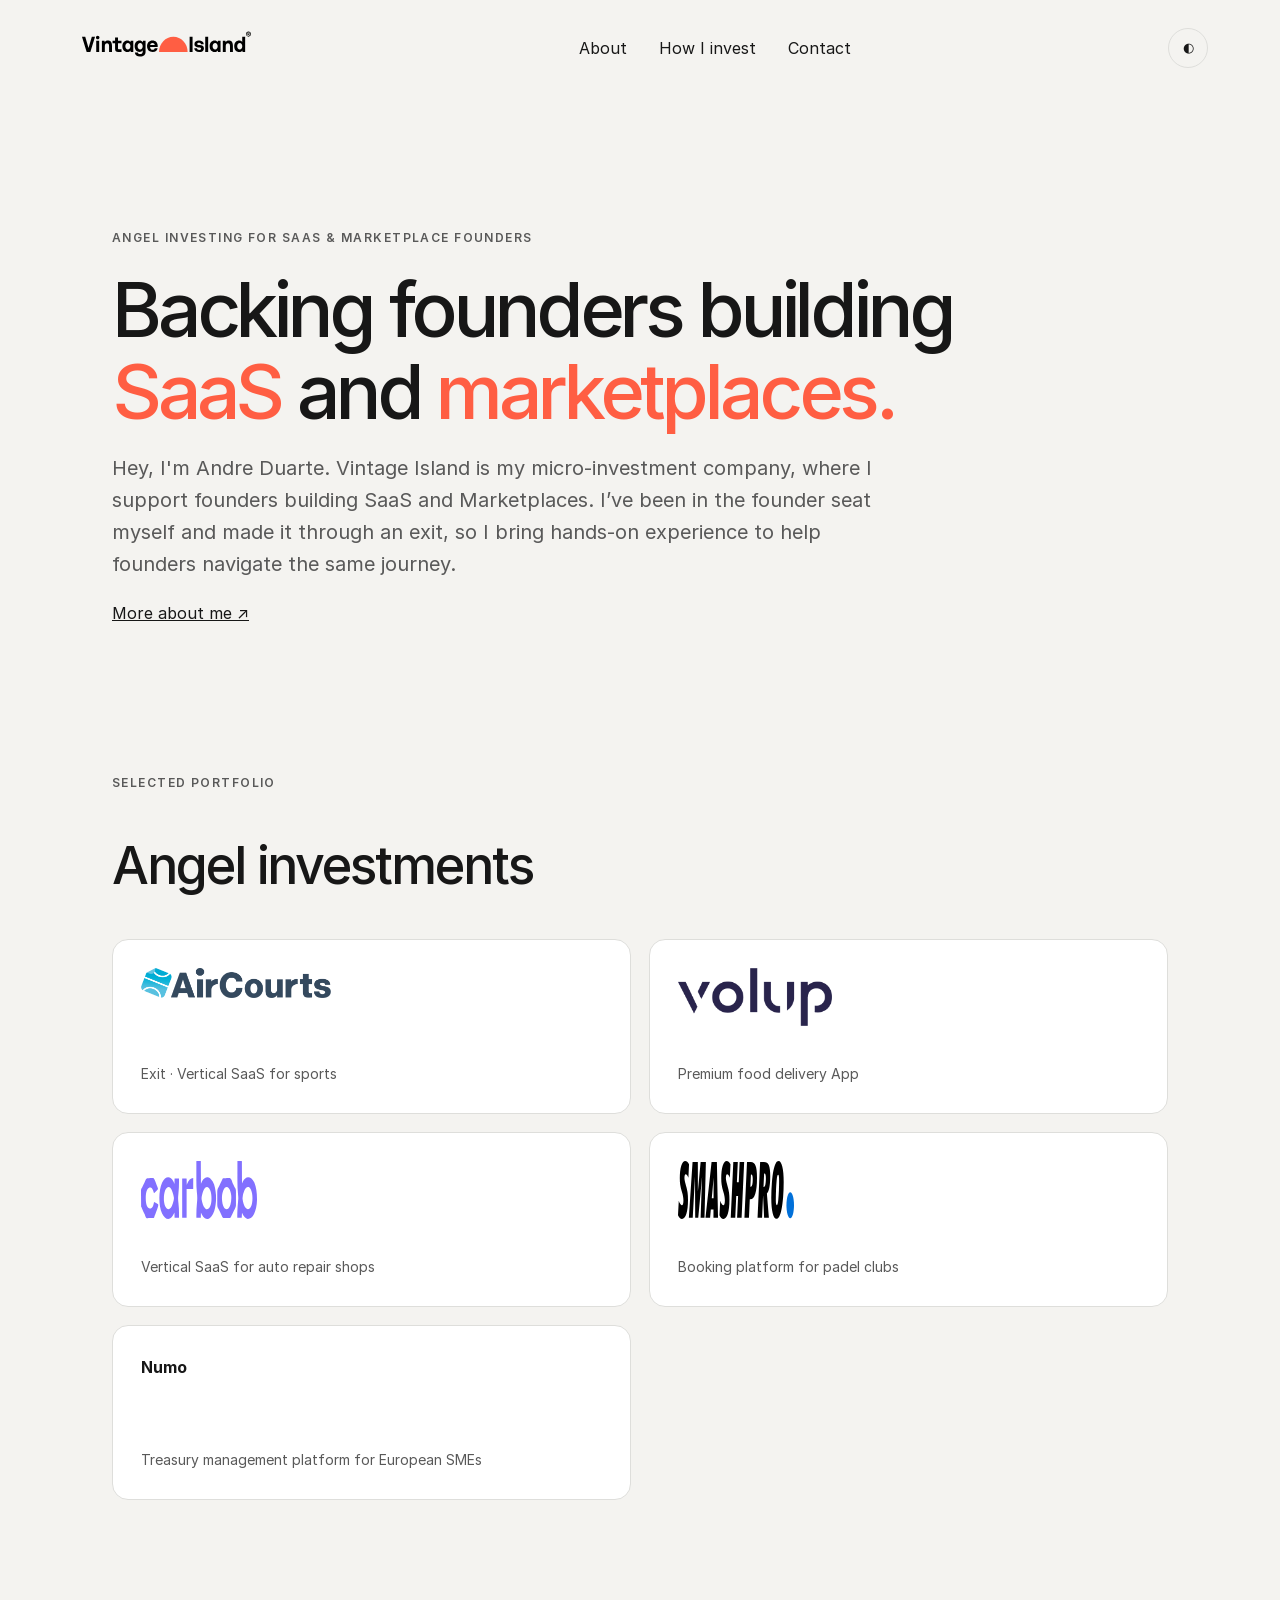
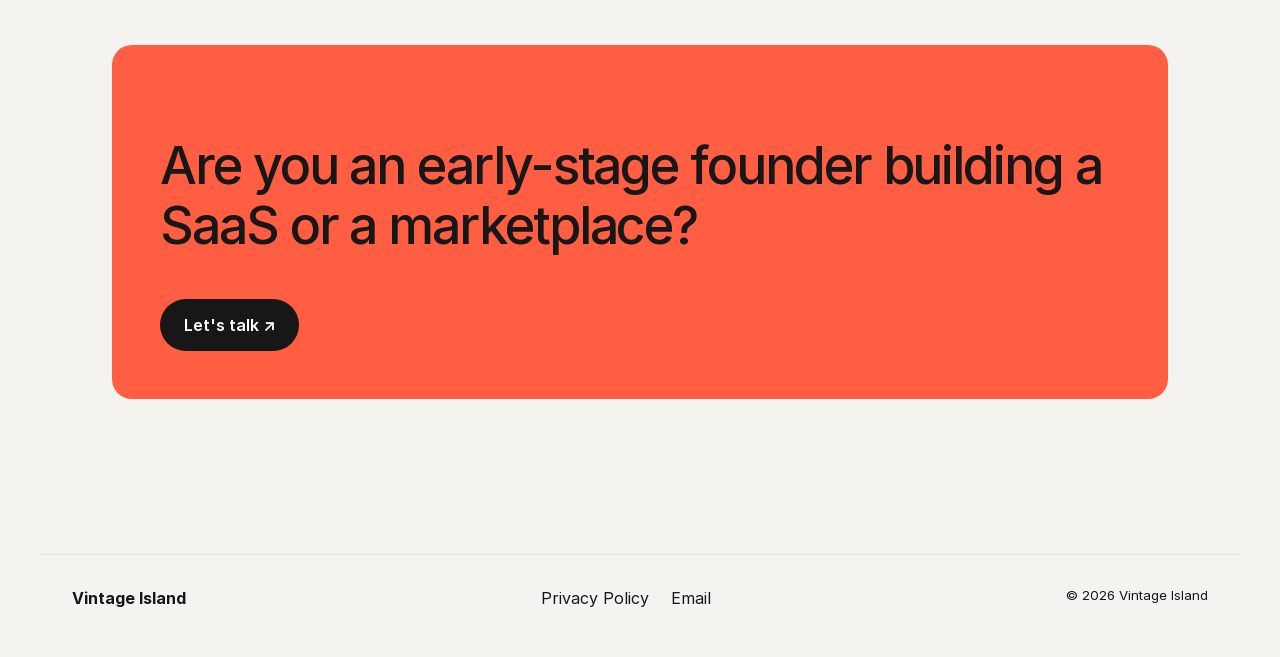
==== index.html @ cdbdab21 "Movi a pasta toda para a raiz" ====
<!doctype html><html lang="en"><head><meta charset="utf-8"><meta name="viewport" content="width=device-width,initial-scale=1"><title>Angel investing for SaaS & marketplace founders — Vintage Island</title><meta name="description" content="Vintage Island — angel investing for SaaS and marketplace founders."><link rel="canonical" href="https://www.vintageisland.capital/"><link rel="icon" href="/favicon.svg"><link rel="stylesheet" href="/styles.css"><script defer src="/app.js"></script></head><body><header class="site-header"><a class="brand" href="/"><img src="/logos/vintage-island.svg" alt="Vintage Island"></a><nav><a href="/about-2/">About</a><a href="/projects/">How I invest</a><a href="/contact/">Contact</a></nav><button class="theme-toggle" aria-label="Toggle theme">◐</button><button class="menu-toggle" aria-label="Menu">☰</button></header><main class="container"><section class="hero"><p class="eyebrow">Angel investing for SaaS &amp; marketplace founders</p><h1>Backing founders building <em>SaaS</em> and <em>marketplaces.</em></h1><p class="lead">Hey, I'm Andre Duarte. Vintage Island is my micro-investment company, where I support founders building SaaS and Marketplaces. I’ve been in the founder seat myself and made it through an exit, so I bring hands-on experience to help founders navigate the same journey.</p><a href="/about-2/">More about me ↗</a></section><section class="section"><p class="eyebrow">Selected portfolio</p><h2>Angel investments</h2><div class="portfolio-grid"><a class="portfolio-card" href="/aircourts/"><img src="/cms/projects/aircourts/logo.png" alt="AirCourts"><span>Exit · Vertical SaaS for sports</span></a><a class="portfolio-card" href="/volup/"><img src="/cms/projects/volup/logo.png" alt="Volup"><span>Premium food delivery App</span></a><a class="portfolio-card" href="/carbob/"><img src="/logos/carbob.svg" alt="Carbob"><span>Vertical SaaS for auto repair shops</span></a><a class="portfolio-card" href="/smashpro/"><img src="/logos/smashpro.svg" alt="Smashpro"><span>Booking platform for padel clubs</span></a><a class="portfolio-card" href="/numo/"><strong>Numo</strong><span>Treasury management platform for European SMEs</span></a></div></section><section class="cta"><h2>Are you an early-stage founder building a SaaS or a marketplace?</h2><a class="button" href="/contact/">Let's talk ↗</a></section></main><footer class="site-footer"><strong>Vintage Island</strong><div class="footer-links"><a href="/privacy-policy/">Privacy Policy</a><a href="mailto:oandreduarte@gmail.com">Email</a></div><small>© <span data-year></span> Vintage Island</small></footer></body></html>
---- styles.css ----
@font-face{font-family:Inter;src:url('/fonts/inter-400.woff2')}@font-face{font-family:Inter;src:url('/fonts/inter-500.woff2');font-weight:500}@font-face{font-family:Inter;src:url('/fonts/inter-600.woff2');font-weight:600}@font-face{font-family:Inter;src:url('/fonts/inter-700.woff2');font-weight:700}
:root{--bg:#f4f3f0;--surface:#fff;--text:#171717;--muted:#595959;--accent:#ff5e43;--line:#dededb}*{box-sizing:border-box}body{margin:0;background:var(--bg);color:var(--text);font:16px/1.65 Inter,Arial,sans-serif}body.dark{--bg:#141414;--surface:#202020;--text:#f5f5f5;--muted:#b5b5b5;--line:#3a3a3a}a{color:inherit}.site-header{max-width:1200px;margin:auto;padding:26px 32px;display:flex;align-items:center;justify-content:space-between;gap:24px}.brand img{width:190px;max-height:48px;object-fit:contain;object-position:left}.site-header nav{display:flex;gap:32px}.site-header nav a,.footer-links a{text-decoration:none}.theme-toggle,.menu-toggle{background:none;border:1px solid var(--line);border-radius:50%;width:40px;height:40px;color:var(--text);cursor:pointer}.menu-toggle{display:none}.container{max-width:1120px;margin:auto;padding:45px 32px 90px}.hero,.page-intro{max-width:850px;padding:75px 0 85px}.eyebrow{font-size:12px;text-transform:uppercase;letter-spacing:.12em;color:var(--muted);font-weight:600}.hero h1,.page-intro h1{font-size:clamp(44px,7vw,76px);line-height:1.08;letter-spacing:-.055em;font-weight:500;margin:20px 0}.hero em{font-style:normal;color:var(--accent)}.lead{font-size:20px;line-height:1.6;color:var(--muted);max-width:760px}.section{padding:50px 0 80px}.section h2,.cta h2,.split h2{font-size:clamp(34px,5vw,52px);line-height:1.15;letter-spacing:-.04em;font-weight:500}.portfolio-grid{display:grid;grid-template-columns:repeat(2,1fr);gap:18px}.portfolio-card{min-height:175px;padding:28px;background:var(--surface);border:1px solid var(--line);border-radius:16px;text-decoration:none;display:flex;flex-direction:column;justify-content:space-between}.portfolio-card img{max-width:190px;max-height:58px;object-fit:contain;object-position:left}.portfolio-card span{font-size:14px;color:var(--muted)}.cta{margin:65px 0;padding:48px;background:var(--accent);border-radius:20px;color:#171717}.button{display:inline-block;background:#171717;color:white;padding:13px 24px;border-radius:30px;text-decoration:none;font-weight:600;border:0}.split{display:grid;grid-template-columns:1fr 1fr;gap:55px;align-items:center}.split img,.project-image{width:100%;border-radius:16px}.project-hero{padding:35px 0}.company-logo{max-width:260px;max-height:100px;object-fit:contain;object-position:left}.project-facts{display:grid;grid-template-columns:1fr 1fr;gap:20px 50px}.project-facts article{border-top:1px solid var(--line);padding:20px 0}.contact-form{max-width:650px;display:grid;gap:20px}.contact-form label{display:grid;gap:8px}.contact-form input:not([type=checkbox]),.contact-form textarea{padding:14px;border:1px solid var(--line);border-radius:9px;background:var(--surface);color:var(--text);font:inherit}.consent{display:flex!important;align-items:center;font-size:14px}.site-footer{max-width:1200px;margin:auto;border-top:1px solid var(--line);padding:30px 32px 45px;display:flex;justify-content:space-between;gap:20px;flex-wrap:wrap}.footer-links{display:flex;gap:22px}.muted{color:var(--muted)}@media(max-width:760px){.site-header{padding:20px}.brand img{width:160px}.site-header nav{display:none;position:absolute;top:75px;left:20px;right:20px;background:var(--surface);padding:20px;border:1px solid var(--line);border-radius:12px;z-index:5;flex-direction:column}.site-header nav.open{display:flex}.menu-toggle{display:block}.container{padding:25px 20px 65px}.hero,.page-intro{padding:55px 0}.lead{font-size:18px}.portfolio-grid,.split,.project-facts{grid-template-columns:1fr}.cta{padding:30px 24px}.site-footer{padding:25px 20px}}
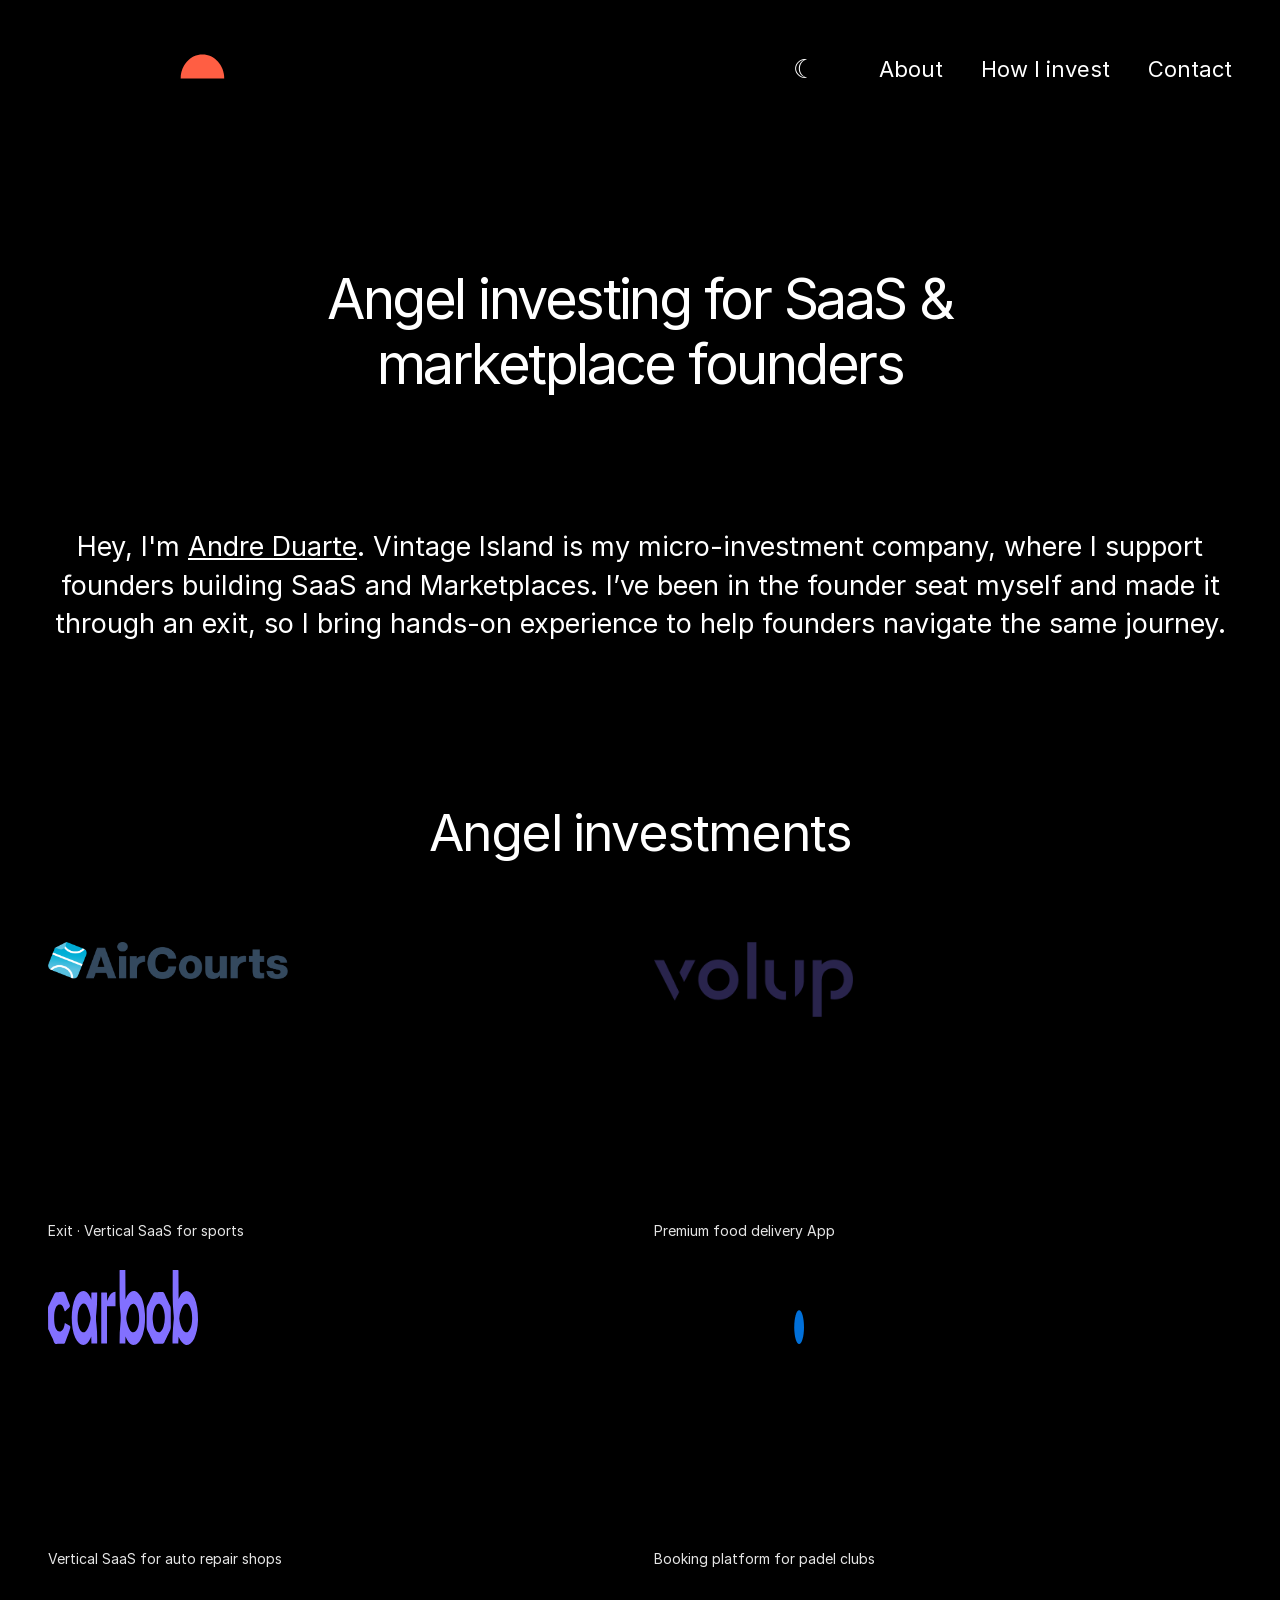
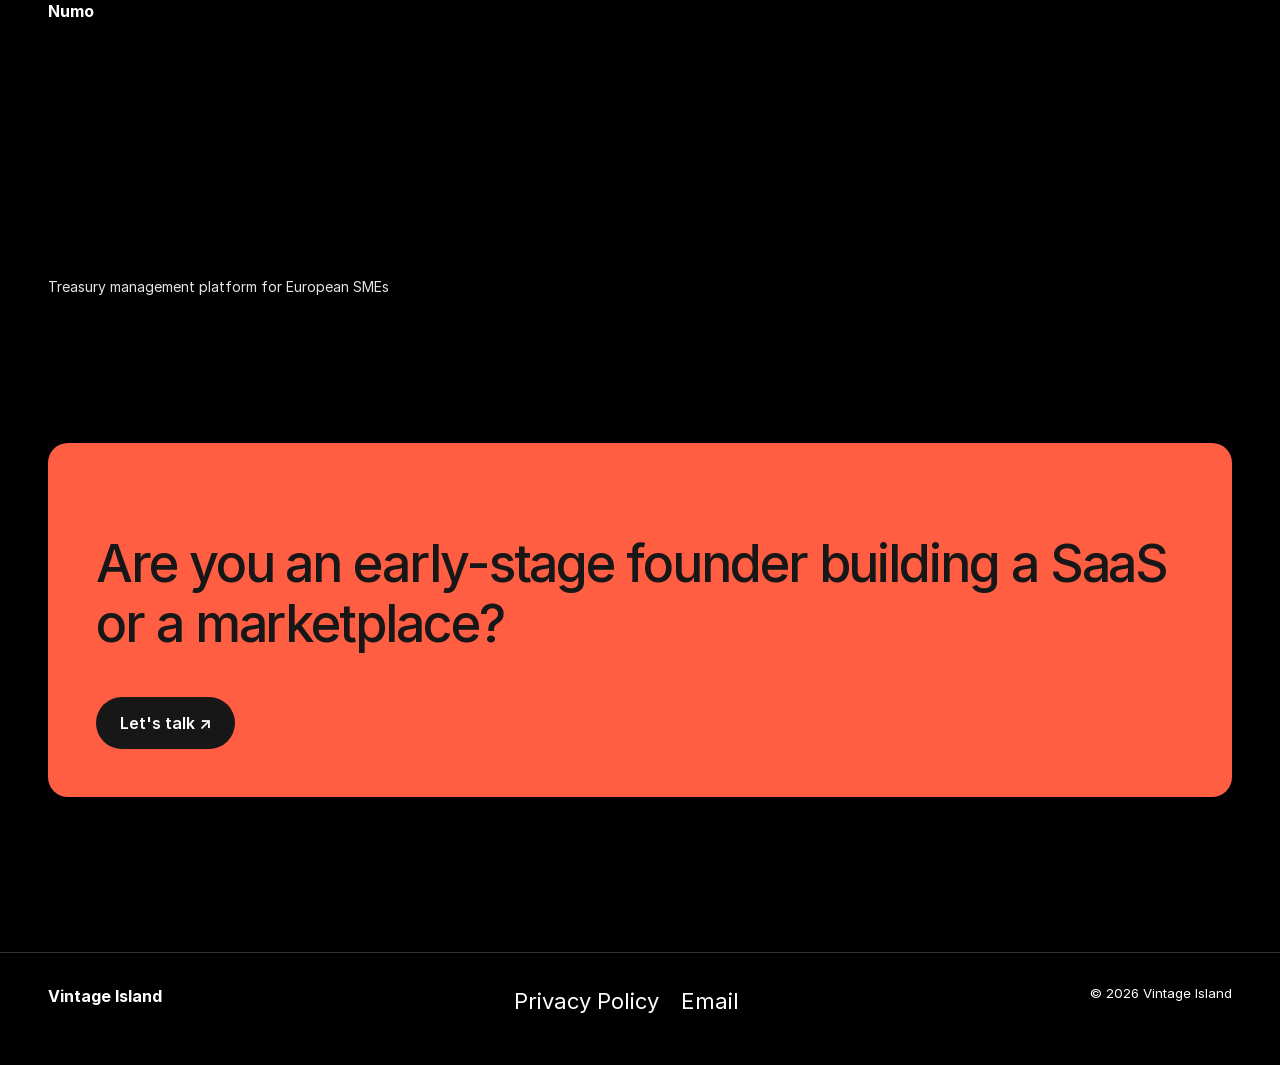
==== commit 05dbc981: "Match homepage content and structure to original Framer site" ====
--- a/index.html
+++ b/index.html
@@ -1 +1 @@
-<!doctype html><html lang="en"><head><meta charset="utf-8"><meta name="viewport" content="width=device-width,initial-scale=1"><title>Angel investing for SaaS & marketplace founders — Vintage Island</title><meta name="description" content="Vintage Island — angel investing for SaaS and marketplace founders."><link rel="canonical" href="https://www.vintageisland.capital/"><link rel="icon" href="/favicon.svg"><link rel="stylesheet" href="/styles.css"><script defer src="/app.js"></script></head><body><header class="site-header"><a class="brand" href="/"><img src="/logos/vintage-island.svg" alt="Vintage Island"></a><nav><a href="/about-2/">About</a><a href="/projects/">How I invest</a><a href="/contact/">Contact</a></nav><button class="theme-toggle" aria-label="Toggle theme">◐</button><button class="menu-toggle" aria-label="Menu">☰</button></header><main class="container"><section class="hero"><p class="eyebrow">Angel investing for SaaS &amp; marketplace founders</p><h1>Backing founders building <em>SaaS</em> and <em>marketplaces.</em></h1><p class="lead">Hey, I'm Andre Duarte. Vintage Island is my micro-investment company, where I support founders building SaaS and Marketplaces. I’ve been in the founder seat myself and made it through an exit, so I bring hands-on experience to help founders navigate the same journey.</p><a href="/about-2/">More about me ↗</a></section><section class="section"><p class="eyebrow">Selected portfolio</p><h2>Angel investments</h2><div class="portfolio-grid"><a class="portfolio-card" href="/aircourts/"><img src="/cms/projects/aircourts/logo.png" alt="AirCourts"><span>Exit · Vertical SaaS for sports</span></a><a class="portfolio-card" href="/volup/"><img src="/cms/projects/volup/logo.png" alt="Volup"><span>Premium food delivery App</span></a><a class="portfolio-card" href="/carbob/"><img src="/logos/carbob.svg" alt="Carbob"><span>Vertical SaaS for auto repair shops</span></a><a class="portfolio-card" href="/smashpro/"><img src="/logos/smashpro.svg" alt="Smashpro"><span>Booking platform for padel clubs</span></a><a class="portfolio-card" href="/numo/"><strong>Numo</strong><span>Treasury management platform for European SMEs</span></a></div></section><section class="cta"><h2>Are you an early-stage founder building a SaaS or a marketplace?</h2><a class="button" href="/contact/">Let's talk ↗</a></section></main><footer class="site-footer"><strong>Vintage Island</strong><div class="footer-links"><a href="/privacy-policy/">Privacy Policy</a><a href="mailto:oandreduarte@gmail.com">Email</a></div><small>© <span data-year></span> Vintage Island</small></footer></body></html>+<!doctype html><html lang="en"><head><meta charset="utf-8"><meta name="viewport" content="width=device-width,initial-scale=1"><title>Vintage Island — Angel investing for SaaS & marketplace founders</title><meta name="description" content="Vintage Island — angel investing for SaaS and marketplace founders."><link rel="canonical" href="https://www.vintageisland.capital/"><link rel="icon" href="/favicon.svg"><link rel="stylesheet" href="/styles.css"><script defer src="/app.js"></script></head><body class="home"><header class="site-header"><a class="brand" href="/"><img src="/logos/vintage-island.svg" alt="Vintage Island"></a><nav><a href="/about-2/">About</a><a href="/projects/">How I invest</a><a href="/contact/">Contact</a></nav><button class="theme-toggle" aria-label="Toggle theme">☾</button><button class="menu-toggle" aria-label="Menu">☰</button></header><main class="container"><section class="hero"><p class="eyebrow">Angel investing for SaaS &amp; marketplace founders</p><h1>Angel investing for SaaS &amp;<br> marketplace founders</h1><p class="lead">Hey, I'm <a href="/about-2/">Andre Duarte</a>. Vintage Island is my micro-investment company, where I support founders building SaaS and Marketplaces. I’ve been in the founder seat myself and made it through an exit, so I bring hands-on experience to help founders navigate the same journey.</p><a href="/about-2/">More about me ↗</a></section><section class="section"><p class="eyebrow">Selected portfolio</p><h2>Angel investments</h2><div class="portfolio-grid"><a class="portfolio-card" href="/aircourts/"><img src="/cms/projects/aircourts/logo.png" alt="AirCourts"><span>Exit · Vertical SaaS for sports</span></a><a class="portfolio-card" href="/volup/"><img src="/cms/projects/volup/logo.png" alt="Volup"><span>Premium food delivery App</span></a><a class="portfolio-card" href="/carbob/"><img src="/logos/carbob.svg" alt="Carbob"><span>Vertical SaaS for auto repair shops</span></a><a class="portfolio-card" href="/smashpro/"><img src="/logos/smashpro.svg" alt="Smashpro"><span>Booking platform for padel clubs</span></a><a class="portfolio-card" href="/numo/"><strong>Numo</strong><span>Treasury management platform for European SMEs</span></a></div></section><section class="cta"><h2>Are you an early-stage founder building a SaaS or a marketplace?</h2><a class="button" href="/contact/">Let's talk ↗</a></section></main><footer class="site-footer"><strong>Vintage Island</strong><div class="footer-links"><a href="/privacy-policy/">Privacy Policy</a><a href="mailto:oandreduarte@gmail.com">Email</a></div><small>© <span data-year></span> Vintage Island</small></footer></body></html>
--- a/styles.css
+++ b/styles.css
@@ -1,3 +1,49 @@
-
 @font-face{font-family:Inter;src:url('/fonts/inter-400.woff2')}@font-face{font-family:Inter;src:url('/fonts/inter-500.woff2');font-weight:500}@font-face{font-family:Inter;src:url('/fonts/inter-600.woff2');font-weight:600}@font-face{font-family:Inter;src:url('/fonts/inter-700.woff2');font-weight:700}
-:root{--bg:#f4f3f0;--surface:#fff;--text:#171717;--muted:#595959;--accent:#ff5e43;--line:#dededb}*{box-sizing:border-box}body{margin:0;background:var(--bg);color:var(--text);font:16px/1.65 Inter,Arial,sans-serif}body.dark{--bg:#141414;--surface:#202020;--text:#f5f5f5;--muted:#b5b5b5;--line:#3a3a3a}a{color:inherit}.site-header{max-width:1200px;margin:auto;padding:26px 32px;display:flex;align-items:center;justify-content:space-between;gap:24px}.brand img{width:190px;max-height:48px;object-fit:contain;object-position:left}.site-header nav{display:flex;gap:32px}.site-header nav a,.footer-links a{text-decoration:none}.theme-toggle,.menu-toggle{background:none;border:1px solid var(--line);border-radius:50%;width:40px;height:40px;color:var(--text);cursor:pointer}.menu-toggle{display:none}.container{max-width:1120px;margin:auto;padding:45px 32px 90px}.hero,.page-intro{max-width:850px;padding:75px 0 85px}.eyebrow{font-size:12px;text-transform:uppercase;letter-spacing:.12em;color:var(--muted);font-weight:600}.hero h1,.page-intro h1{font-size:clamp(44px,7vw,76px);line-height:1.08;letter-spacing:-.055em;font-weight:500;margin:20px 0}.hero em{font-style:normal;color:var(--accent)}.lead{font-size:20px;line-height:1.6;color:var(--muted);max-width:760px}.section{padding:50px 0 80px}.section h2,.cta h2,.split h2{font-size:clamp(34px,5vw,52px);line-height:1.15;letter-spacing:-.04em;font-weight:500}.portfolio-grid{display:grid;grid-template-columns:repeat(2,1fr);gap:18px}.portfolio-card{min-height:175px;padding:28px;background:var(--surface);border:1px solid var(--line);border-radius:16px;text-decoration:none;display:flex;flex-direction:column;justify-content:space-between}.portfolio-card img{max-width:190px;max-height:58px;object-fit:contain;object-position:left}.portfolio-card span{font-size:14px;color:var(--muted)}.cta{margin:65px 0;padding:48px;background:var(--accent);border-radius:20px;color:#171717}.button{display:inline-block;background:#171717;color:white;padding:13px 24px;border-radius:30px;text-decoration:none;font-weight:600;border:0}.split{display:grid;grid-template-columns:1fr 1fr;gap:55px;align-items:center}.split img,.project-image{width:100%;border-radius:16px}.project-hero{padding:35px 0}.company-logo{max-width:260px;max-height:100px;object-fit:contain;object-position:left}.project-facts{display:grid;grid-template-columns:1fr 1fr;gap:20px 50px}.project-facts article{border-top:1px solid var(--line);padding:20px 0}.contact-form{max-width:650px;display:grid;gap:20px}.contact-form label{display:grid;gap:8px}.contact-form input:not([type=checkbox]),.contact-form textarea{padding:14px;border:1px solid var(--line);border-radius:9px;background:var(--surface);color:var(--text);font:inherit}.consent{display:flex!important;align-items:center;font-size:14px}.site-footer{max-width:1200px;margin:auto;border-top:1px solid var(--line);padding:30px 32px 45px;display:flex;justify-content:space-between;gap:20px;flex-wrap:wrap}.footer-links{display:flex;gap:22px}.muted{color:var(--muted)}@media(max-width:760px){.site-header{padding:20px}.brand img{width:160px}.site-header nav{display:none;position:absolute;top:75px;left:20px;right:20px;background:var(--surface);padding:20px;border:1px solid var(--line);border-radius:12px;z-index:5;flex-direction:column}.site-header nav.open{display:flex}.menu-toggle{display:block}.container{padding:25px 20px 65px}.hero,.page-intro{padding:55px 0}.lead{font-size:18px}.portfolio-grid,.split,.project-facts{grid-template-columns:1fr}.cta{padding:30px 24px}.site-footer{padding:25px 20px}}
+:root{--bg:#000;--surface:#111;--text:#fff;--muted:#e5e5e5;--accent:#ff5e43;--line:#333}
+*{box-sizing:border-box}body{margin:0;background:var(--bg);color:var(--text);font:16px/1.65 Inter,Arial,sans-serif;transition:background .2s,color .2s}
+body.light{--bg:#f4f3f0;--surface:#fff;--text:#171717;--muted:#595959;--line:#dededb}
+a{color:inherit}.site-header{max-width:1480px;margin:auto;padding:38px 48px;display:flex;align-items:center;justify-content:space-between;gap:24px}
+.brand img{width:290px;max-height:58px;object-fit:contain;object-position:left}
+.site-header nav{display:flex;gap:38px;order:3}.site-header nav a,.footer-links a{text-decoration:none;font-size:22px}
+.theme-toggle,.menu-toggle{background:none;border:0;border-radius:50%;width:42px;height:42px;color:var(--text);cursor:pointer;font-size:26px;display:grid;place-items:center}
+.theme-toggle{order:2;margin-left:auto;margin-right:30px}.menu-toggle{display:none}
+.container{max-width:1420px;margin:auto;padding:45px 32px 90px}
+.hero,.page-intro{max-width:850px;padding:75px 0 85px}.eyebrow{font-size:12px;text-transform:uppercase;letter-spacing:.12em;color:var(--muted);font-weight:600}
+.hero h1,.page-intro h1{font-size:clamp(44px,7vw,76px);line-height:1.08;letter-spacing:-.055em;font-weight:500;margin:20px 0}
+.hero em{font-style:normal;color:var(--accent)}.lead{font-size:20px;line-height:1.6;color:var(--muted);max-width:760px}
+.section{padding:50px 0 80px}.section h2,.cta h2,.split h2{font-size:clamp(34px,5vw,52px);line-height:1.15;letter-spacing:-.04em;font-weight:500}
+.portfolio-grid{display:grid;grid-template-columns:repeat(2,1fr);gap:18px}.portfolio-card{min-height:175px;padding:28px;background:var(--surface);border:1px solid var(--line);border-radius:16px;text-decoration:none;display:flex;flex-direction:column;justify-content:space-between}
+.portfolio-card img{max-width:190px;max-height:58px;object-fit:contain;object-position:left}.portfolio-card span{font-size:14px;color:var(--muted)}
+.cta{margin:65px 0;padding:48px;background:var(--accent);border-radius:20px;color:#171717}.button{display:inline-block;background:#171717;color:white;padding:13px 24px;border-radius:30px;text-decoration:none;font-weight:600;border:0}
+.split{display:grid;grid-template-columns:1fr 1fr;gap:55px;align-items:center}.split img,.project-image{width:100%;border-radius:16px}
+.project-hero{padding:35px 0}.company-logo{max-width:260px;max-height:100px;object-fit:contain;object-position:left}
+.project-facts{display:grid;grid-template-columns:1fr 1fr;gap:20px 50px}.project-facts article{border-top:1px solid var(--line);padding:20px 0}
+.contact-form{max-width:650px;display:grid;gap:20px}.contact-form label{display:grid;gap:8px}
+.contact-form input:not([type=checkbox]),.contact-form textarea{padding:14px;border:1px solid var(--line);border-radius:9px;background:var(--surface);color:var(--text);font:inherit}
+.consent{display:flex!important;align-items:center;font-size:14px}.site-footer{max-width:1480px;margin:auto;border-top:1px solid var(--line);padding:30px 48px 45px;display:flex;justify-content:space-between;gap:20px;flex-wrap:wrap}
+.footer-links{display:flex;gap:22px}.muted{color:var(--muted)}
+/* Homepage layout matched to the original Framer composition */
+.home .container{max-width:1420px;padding:0 48px 90px}
+.home .hero{max-width:none;text-align:center;padding:128px 0 0;margin:0 auto}
+.home .hero .eyebrow{display:none}
+.home .hero h1{max-width:900px;margin:0 auto;font-size:clamp(54px,4.35vw,74px);line-height:1.16;letter-spacing:-.045em;font-weight:400}
+.home .hero h1 em{color:inherit;font-style:normal}
+.home .hero .lead{max-width:1260px;margin:132px auto 0;font-size:27px;line-height:1.42;color:var(--text);font-weight:400}
+.home .hero>a{display:none}
+.home .section{padding:160px 0 80px}
+.home .section>.eyebrow{display:none}
+.home .section h2{text-align:center;font-size:clamp(42px,4vw,58px);font-weight:400;letter-spacing:-.035em;margin:0 0 80px}
+.home .portfolio-grid{grid-template-columns:repeat(2,minmax(0,1fr));gap:28px}
+.home .portfolio-card{background:transparent;border:0;border-radius:0;padding:0;min-height:300px}
+.home .portfolio-card img{max-width:240px;max-height:75px}
+@media(max-width:760px){
+.site-header{padding:28px 28px}.brand img{width:290px;max-width:58vw}.site-header nav{display:none;position:absolute;top:95px;left:20px;right:20px;background:var(--surface);padding:20px;border:1px solid var(--line);border-radius:12px;z-index:5;flex-direction:column}.site-header nav.open{display:flex}
+.theme-toggle{margin-left:auto;margin-right:22px}.menu-toggle{display:grid}
+.container{padding:25px 20px 65px}.hero,.page-intro{padding:55px 0}.lead{font-size:18px}
+.portfolio-grid,.split,.project-facts{grid-template-columns:1fr}.cta{padding:30px 24px}.site-footer{padding:25px 20px}
+.home .container{padding:0 28px 60px}.home .hero{padding:190px 0 0}
+.home .hero h1{font-size:clamp(42px,8.5vw,58px);line-height:1.3;letter-spacing:-.04em}
+.home .hero .lead{font-size:27px;line-height:1.5;margin:112px auto 0}
+.home .section{padding:190px 0 60px}.home .section h2{font-size:48px;margin-bottom:80px}
+.home .portfolio-grid{grid-template-columns:1fr}.home .portfolio-card{min-height:260px}
+}
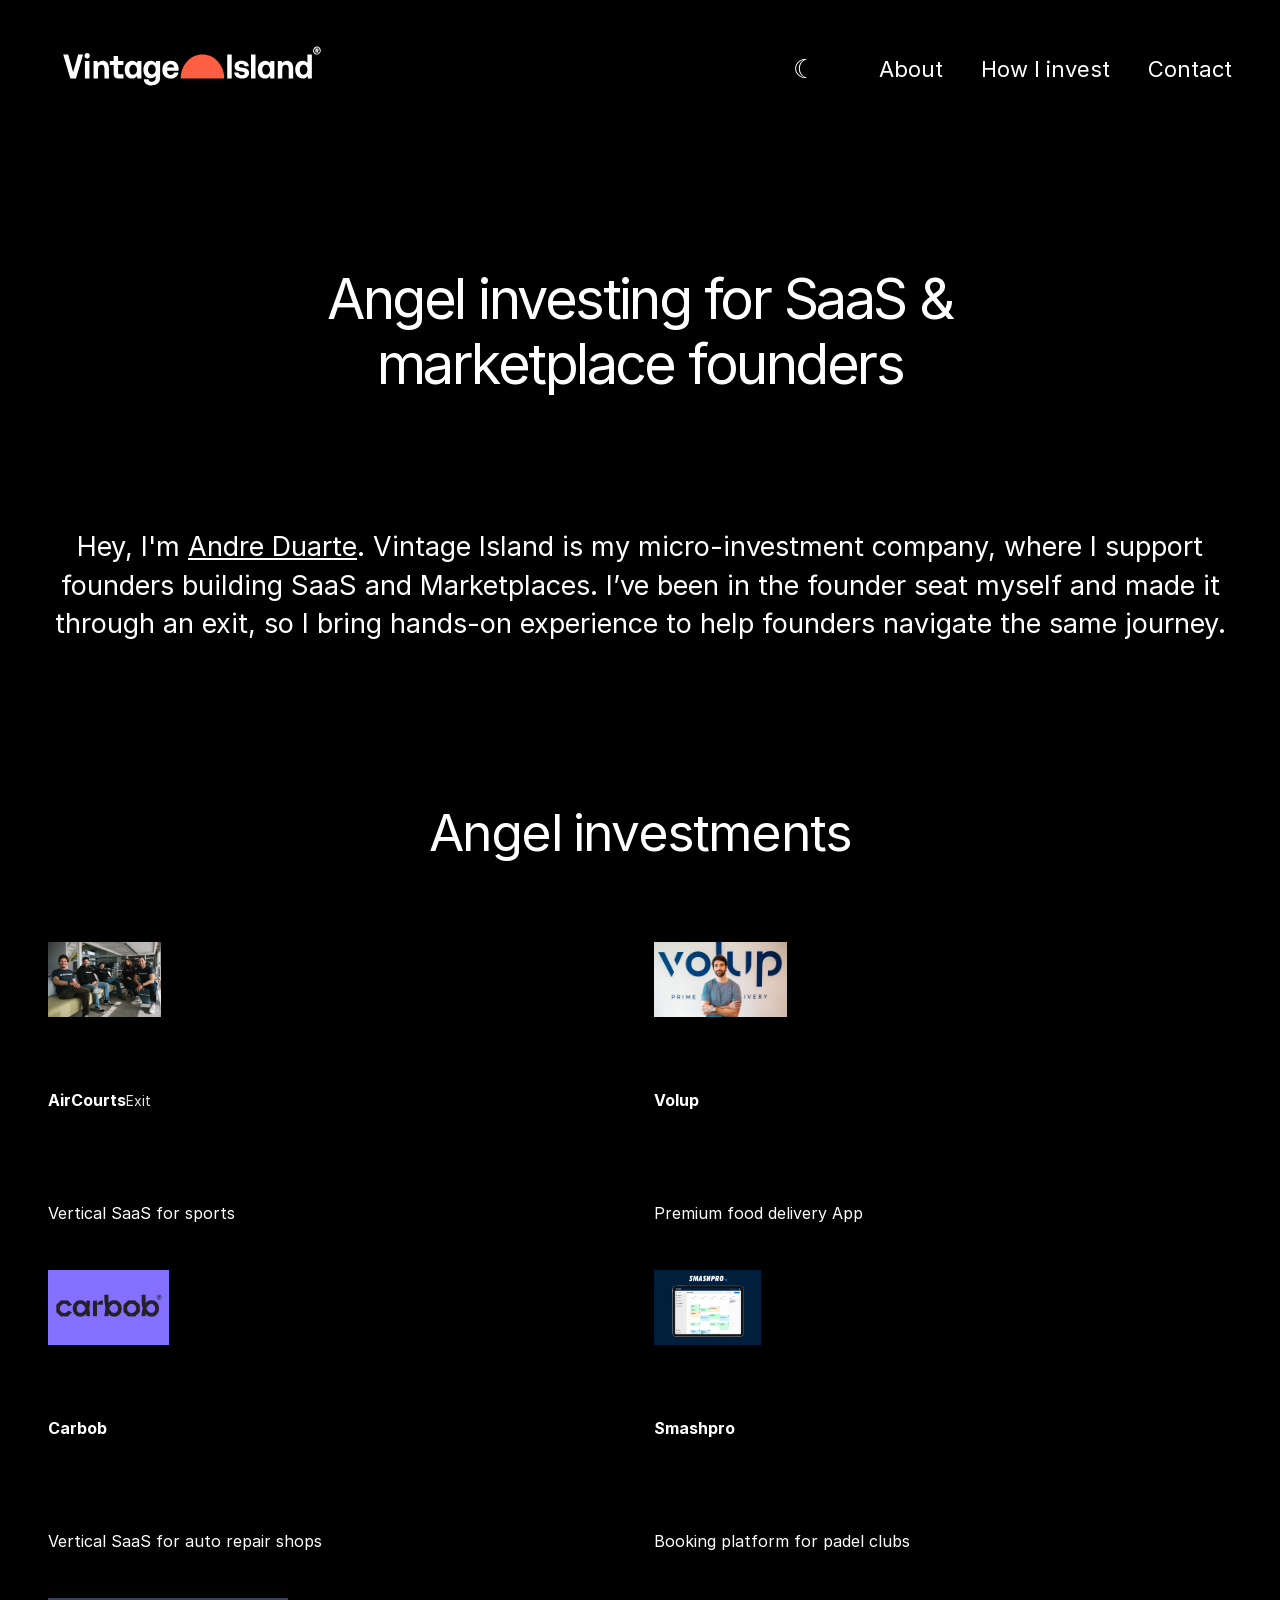
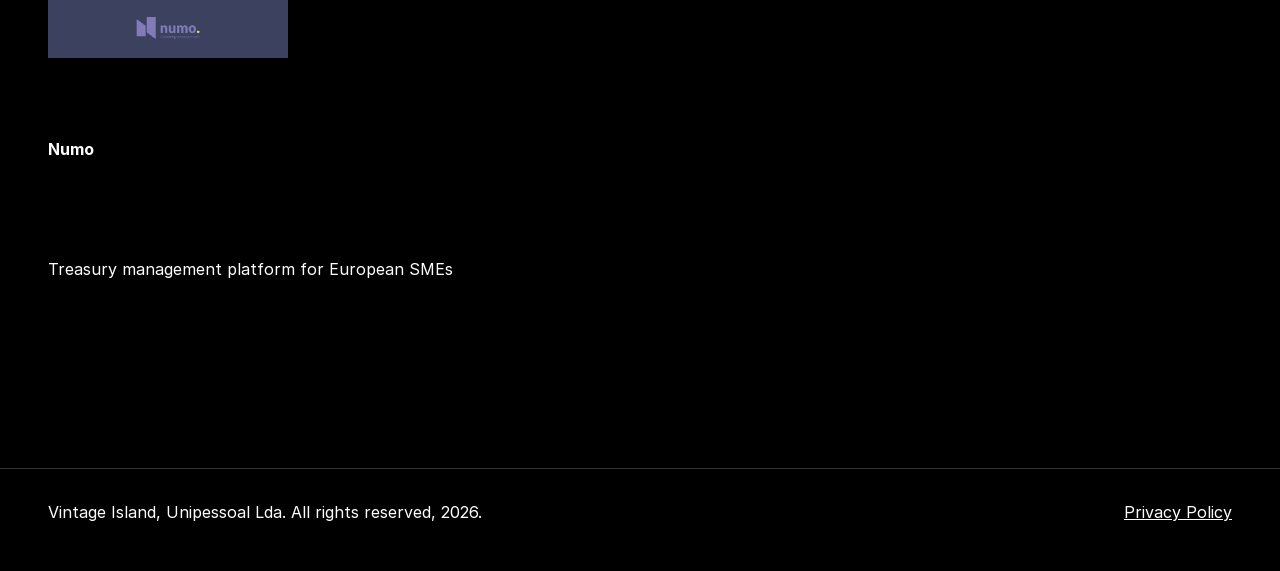
==== commit 0503c7e1: "Complete homepage portfolio and original footer layout" ====
--- a/index.html
+++ b/index.html
@@ -1 +1 @@
-<!doctype html><html lang="en"><head><meta charset="utf-8"><meta name="viewport" content="width=device-width,initial-scale=1"><title>Vintage Island — Angel investing for SaaS & marketplace founders</title><meta name="description" content="Vintage Island — angel investing for SaaS and marketplace founders."><link rel="canonical" href="https://www.vintageisland.capital/"><link rel="icon" href="/favicon.svg"><link rel="stylesheet" href="/styles.css"><script defer src="/app.js"></script></head><body class="home"><header class="site-header"><a class="brand" href="/"><img src="/logos/vintage-island.svg" alt="Vintage Island"></a><nav><a href="/about-2/">About</a><a href="/projects/">How I invest</a><a href="/contact/">Contact</a></nav><button class="theme-toggle" aria-label="Toggle theme">☾</button><button class="menu-toggle" aria-label="Menu">☰</button></header><main class="container"><section class="hero"><p class="eyebrow">Angel investing for SaaS &amp; marketplace founders</p><h1>Angel investing for SaaS &amp;<br> marketplace founders</h1><p class="lead">Hey, I'm <a href="/about-2/">Andre Duarte</a>. Vintage Island is my micro-investment company, where I support founders building SaaS and Marketplaces. I’ve been in the founder seat myself and made it through an exit, so I bring hands-on experience to help founders navigate the same journey.</p><a href="/about-2/">More about me ↗</a></section><section class="section"><p class="eyebrow">Selected portfolio</p><h2>Angel investments</h2><div class="portfolio-grid"><a class="portfolio-card" href="/aircourts/"><img src="/cms/projects/aircourts/logo.png" alt="AirCourts"><span>Exit · Vertical SaaS for sports</span></a><a class="portfolio-card" href="/volup/"><img src="/cms/projects/volup/logo.png" alt="Volup"><span>Premium food delivery App</span></a><a class="portfolio-card" href="/carbob/"><img src="/logos/carbob.svg" alt="Carbob"><span>Vertical SaaS for auto repair shops</span></a><a class="portfolio-card" href="/smashpro/"><img src="/logos/smashpro.svg" alt="Smashpro"><span>Booking platform for padel clubs</span></a><a class="portfolio-card" href="/numo/"><strong>Numo</strong><span>Treasury management platform for European SMEs</span></a></div></section><section class="cta"><h2>Are you an early-stage founder building a SaaS or a marketplace?</h2><a class="button" href="/contact/">Let's talk ↗</a></section></main><footer class="site-footer"><strong>Vintage Island</strong><div class="footer-links"><a href="/privacy-policy/">Privacy Policy</a><a href="mailto:oandreduarte@gmail.com">Email</a></div><small>© <span data-year></span> Vintage Island</small></footer></body></html>+<!doctype html><html lang="en"><head><meta charset="utf-8"><meta name="viewport" content="width=device-width,initial-scale=1"><title>Vintage Island — Angel investing for SaaS &amp; marketplace founders</title><meta name="description" content="Vintage Island — angel investing for SaaS and marketplace founders."><link rel="canonical" href="https://www.vintageisland.capital/"><link rel="icon" href="/favicon.svg"><link rel="stylesheet" href="/styles.css"><script defer src="/app.js"></script></head><body class="home"><header class="site-header"><a class="brand" href="/"><img src="/logos/vintage-island.svg" alt="Vintage Island"></a><nav><a href="/about-2/">About</a><a href="/projects/">How I invest</a><a href="/contact/">Contact</a></nav><button class="theme-toggle" aria-label="Toggle theme">☾</button><button class="menu-toggle" aria-label="Menu">☰</button></header><main class="container"><section class="hero"><p class="eyebrow">Angel investing for SaaS &amp; marketplace founders</p><h1>Angel investing for SaaS &amp;<br> marketplace founders</h1><p class="lead">Hey, I'm <a href="/about-2/">Andre Duarte</a>. Vintage Island is my micro-investment company, where I support founders building SaaS and Marketplaces. I’ve been in the founder seat myself and made it through an exit, so I bring hands-on experience to help founders navigate the same journey.</p><a href="/about-2/">More about me ↗</a></section><section class="section portfolio-section"><h2>Angel investments</h2><div class="portfolio-grid"><a class="portfolio-card" href="/aircourts/"><img src="/website-images/home-image.jpeg" alt="AirCourts founding team"><div class="portfolio-meta"><strong>AirCourts</strong><span class="exit-badge">Exit</span></div><p>Vertical SaaS for sports</p></a><a class="portfolio-card" href="/volup/"><img src="/website-images/home-image.jpg" alt="Volup founder"><div class="portfolio-meta"><strong>Volup</strong></div><p>Premium food delivery App</p></a><a class="portfolio-card" href="/carbob/"><img src="/website-images/home-image-2.jpg" alt="Carbob brand"><div class="portfolio-meta"><strong>Carbob</strong></div><p>Vertical SaaS for auto repair shops</p></a><a class="portfolio-card" href="/smashpro/"><img src="/website-images/home-image-3.jpg" alt="Smashpro management platform"><div class="portfolio-meta"><strong>Smashpro</strong></div><p>Booking platform for padel clubs</p></a><a class="portfolio-card" href="/numo/"><img src="/website-images/home-image-2.jpeg" alt="Numo brand"><div class="portfolio-meta"><strong>Numo</strong></div><p>Treasury management platform for European SMEs</p></a></div></section></main><footer class="site-footer home-footer"><span>Vintage Island, Unipessoal Lda. All rights reserved, 2026.</span><a href="/privacy-policy/">Privacy Policy</a></footer></body></html>
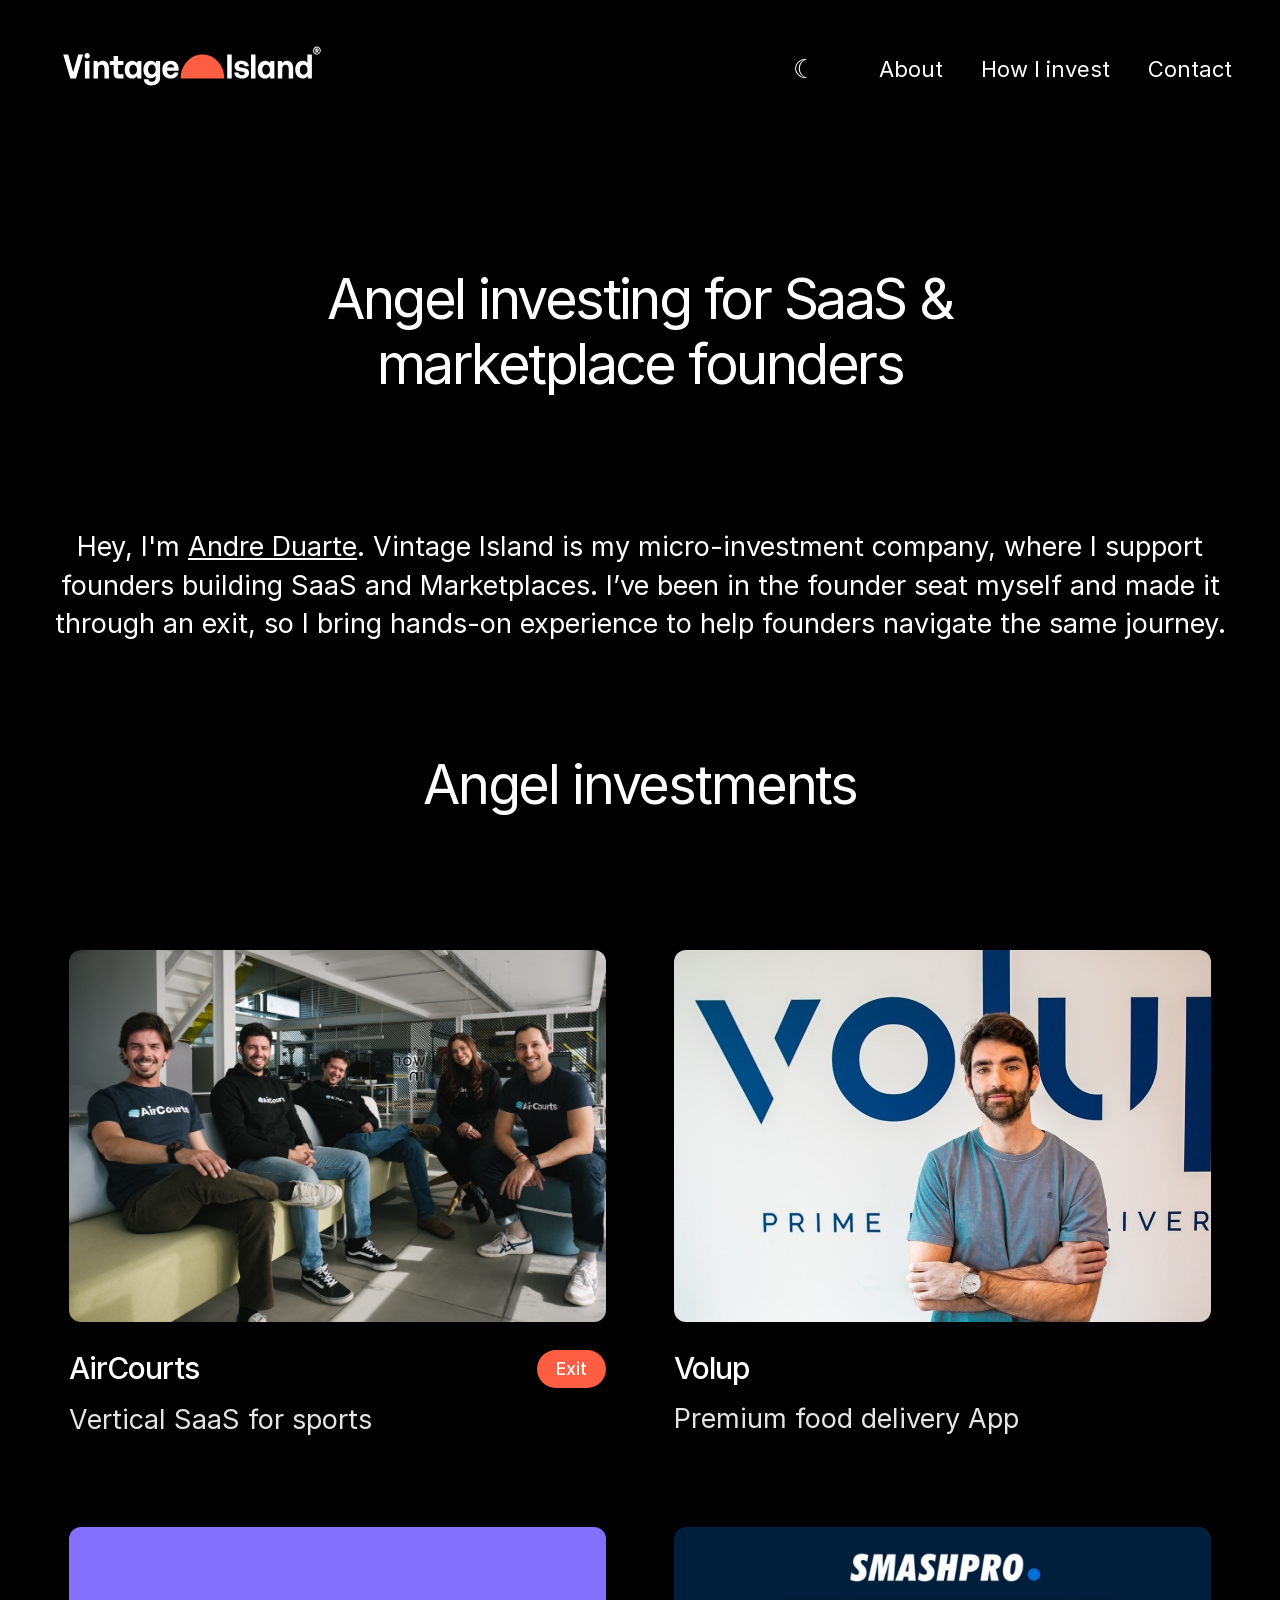
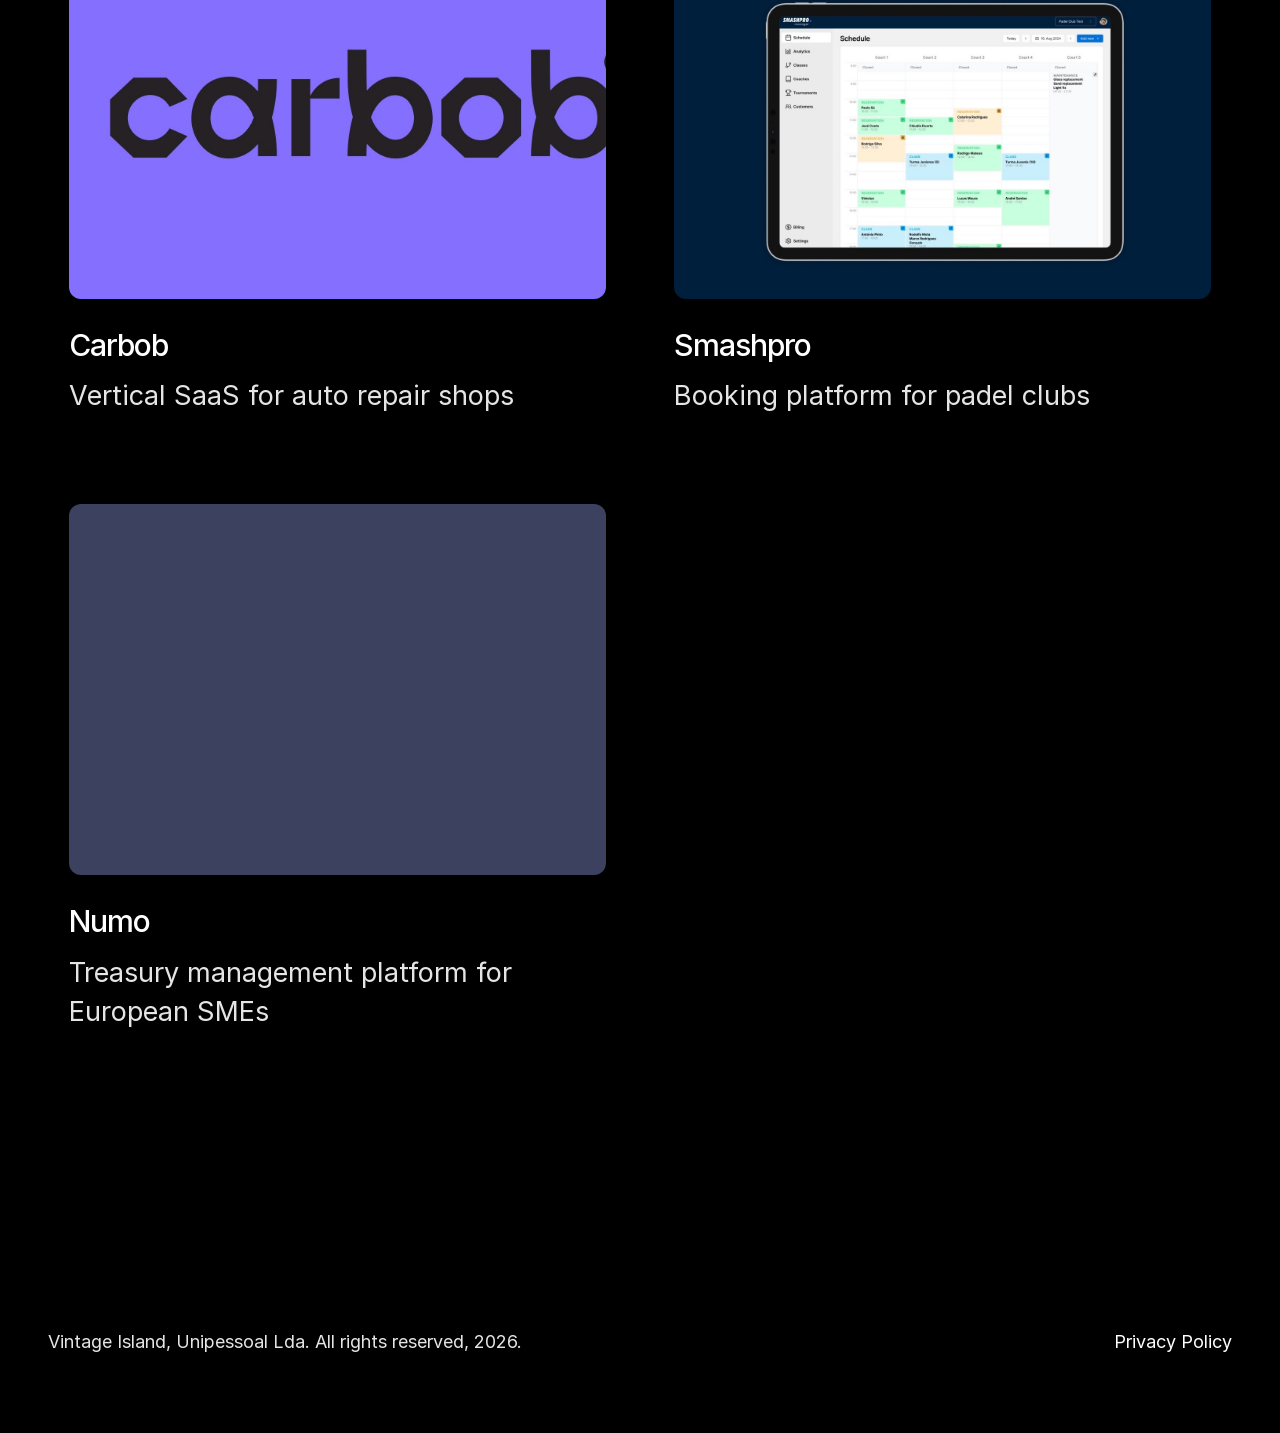
==== commit 93b573af: "Identify Numo portfolio image for correct framing" ====
--- a/index.html
+++ b/index.html
@@ -1 +1 @@
-<!doctype html><html lang="en"><head><meta charset="utf-8"><meta name="viewport" content="width=device-width,initial-scale=1"><title>Vintage Island — Angel investing for SaaS &amp; marketplace founders</title><meta name="description" content="Vintage Island — angel investing for SaaS and marketplace founders."><link rel="canonical" href="https://www.vintageisland.capital/"><link rel="icon" href="/favicon.svg"><link rel="stylesheet" href="/styles.css"><script defer src="/app.js"></script></head><body class="home"><header class="site-header"><a class="brand" href="/"><img src="/logos/vintage-island.svg" alt="Vintage Island"></a><nav><a href="/about-2/">About</a><a href="/projects/">How I invest</a><a href="/contact/">Contact</a></nav><button class="theme-toggle" aria-label="Toggle theme">☾</button><button class="menu-toggle" aria-label="Menu">☰</button></header><main class="container"><section class="hero"><p class="eyebrow">Angel investing for SaaS &amp; marketplace founders</p><h1>Angel investing for SaaS &amp;<br> marketplace founders</h1><p class="lead">Hey, I'm <a href="/about-2/">Andre Duarte</a>. Vintage Island is my micro-investment company, where I support founders building SaaS and Marketplaces. I’ve been in the founder seat myself and made it through an exit, so I bring hands-on experience to help founders navigate the same journey.</p><a href="/about-2/">More about me ↗</a></section><section class="section portfolio-section"><h2>Angel investments</h2><div class="portfolio-grid"><a class="portfolio-card" href="/aircourts/"><img src="/website-images/home-image.jpeg" alt="AirCourts founding team"><div class="portfolio-meta"><strong>AirCourts</strong><span class="exit-badge">Exit</span></div><p>Vertical SaaS for sports</p></a><a class="portfolio-card" href="/volup/"><img src="/website-images/home-image.jpg" alt="Volup founder"><div class="portfolio-meta"><strong>Volup</strong></div><p>Premium food delivery App</p></a><a class="portfolio-card" href="/carbob/"><img src="/website-images/home-image-2.jpg" alt="Carbob brand"><div class="portfolio-meta"><strong>Carbob</strong></div><p>Vertical SaaS for auto repair shops</p></a><a class="portfolio-card" href="/smashpro/"><img src="/website-images/home-image-3.jpg" alt="Smashpro management platform"><div class="portfolio-meta"><strong>Smashpro</strong></div><p>Booking platform for padel clubs</p></a><a class="portfolio-card" href="/numo/"><img src="/website-images/home-image-2.jpeg" alt="Numo brand"><div class="portfolio-meta"><strong>Numo</strong></div><p>Treasury management platform for European SMEs</p></a></div></section></main><footer class="site-footer home-footer"><span>Vintage Island, Unipessoal Lda. All rights reserved, 2026.</span><a href="/privacy-policy/">Privacy Policy</a></footer></body></html>+<!doctype html><html lang="en"><head><meta charset="utf-8"><meta name="viewport" content="width=device-width,initial-scale=1"><title>Vintage Island — Angel investing for SaaS &amp; marketplace founders</title><meta name="description" content="Vintage Island — angel investing for SaaS and marketplace founders."><link rel="canonical" href="https://www.vintageisland.capital/"><link rel="icon" href="/favicon.svg"><link rel="stylesheet" href="/styles.css"><script defer src="/app.js"></script></head><body class="home"><header class="site-header"><a class="brand" href="/"><img src="/logos/vintage-island.svg" alt="Vintage Island"></a><nav><a href="/about-2/">About</a><a href="/projects/">How I invest</a><a href="/contact/">Contact</a></nav><button class="theme-toggle" aria-label="Toggle theme">☾</button><button class="menu-toggle" aria-label="Menu">☰</button></header><main class="container"><section class="hero"><p class="eyebrow">Angel investing for SaaS &amp; marketplace founders</p><h1>Angel investing for SaaS &amp;<br> marketplace founders</h1><p class="lead">Hey, I'm <a href="/about-2/">Andre Duarte</a>. Vintage Island is my micro-investment company, where I support founders building SaaS and Marketplaces. I’ve been in the founder seat myself and made it through an exit, so I bring hands-on experience to help founders navigate the same journey.</p><a href="/about-2/">More about me ↗</a></section><section class="section portfolio-section"><h2>Angel investments</h2><div class="portfolio-grid"><a class="portfolio-card" href="/aircourts/"><img src="/website-images/home-image.jpeg" alt="AirCourts founding team"><div class="portfolio-meta"><strong>AirCourts</strong><span class="exit-badge">Exit</span></div><p>Vertical SaaS for sports</p></a><a class="portfolio-card" href="/volup/"><img src="/website-images/home-image.jpg" alt="Volup founder"><div class="portfolio-meta"><strong>Volup</strong></div><p>Premium food delivery App</p></a><a class="portfolio-card" href="/carbob/"><img src="/website-images/home-image-2.jpg" alt="Carbob brand"><div class="portfolio-meta"><strong>Carbob</strong></div><p>Vertical SaaS for auto repair shops</p></a><a class="portfolio-card" href="/smashpro/"><img src="/website-images/home-image-3.jpg" alt="Smashpro management platform"><div class="portfolio-meta"><strong>Smashpro</strong></div><p>Booking platform for padel clubs</p></a><a class="portfolio-card numo-card" href="/numo/"><img src="/website-images/home-image-2.jpeg" alt="Numo brand"><div class="portfolio-meta"><strong>Numo</strong></div><p>Treasury management platform for European SMEs</p></a></div></section></main><footer class="site-footer home-footer"><span>Vintage Island, Unipessoal Lda. All rights reserved, 2026.</span><a href="/privacy-policy/">Privacy Policy</a></footer></body></html>
--- a/styles.css
+++ b/styles.css
@@ -47,3 +47,28 @@
 .home .section{padding:190px 0 60px}.home .section h2{font-size:48px;margin-bottom:80px}
 .home .portfolio-grid{grid-template-columns:1fr}.home .portfolio-card{min-height:260px}
 }
+
+/* Final homepage portfolio section — aligned to the original Framer page */
+.home .portfolio-section{max-width:1142px;margin:0 auto;padding:110px 0 0}
+.home .portfolio-section h2{font-size:54px;line-height:1.2;margin:0 0 132px;text-align:center;font-weight:400;letter-spacing:-.04em}
+.home .portfolio-grid{display:grid;grid-template-columns:repeat(2,minmax(0,1fr));column-gap:68px;row-gap:88px}
+.home .portfolio-card{display:block;min-height:0;padding:0;text-decoration:none;background:transparent;border:0}
+.home .portfolio-card>img{display:block;width:100%;height:auto;aspect-ratio:1.445;object-fit:cover;border-radius:12px;max-width:none;max-height:none;margin:0 0 28px}
+.home .portfolio-meta{display:flex;align-items:center;justify-content:space-between;gap:16px}
+.home .portfolio-meta strong{font-size:30px;line-height:1.25;font-weight:500;letter-spacing:-.035em}
+.home .portfolio-card p{font-size:27px;line-height:1.45;color:var(--muted);margin:12px 0 0;font-weight:400}
+.home .exit-badge{display:inline-flex;align-items:center;justify-content:center;background:#ff5e43;color:#fff;border-radius:24px;padding:8px 19px;font-size:18px;line-height:1.25;font-weight:500}
+.home .home-footer{max-width:none;margin:180px auto 0;padding:26px max(48px,calc((100vw - 1456px)/2)) 76px;border-top:0;display:flex;justify-content:space-between;align-items:center;gap:24px;color:var(--muted);font-size:18px}
+.home .home-footer a{text-decoration:none;color:var(--text);font-size:18px}
+.home.light .portfolio-card p{color:#595959}
+@media(max-width:760px){
+ .home .portfolio-section{padding:180px 0 0}
+ .home .portfolio-section h2{font-size:48px;line-height:1.2;margin-bottom:80px}
+ .home .portfolio-grid{grid-template-columns:1fr;row-gap:72px}
+ .home .portfolio-card>img{aspect-ratio:1.445;margin-bottom:22px;border-radius:12px}
+ .home .portfolio-meta strong{font-size:27px}
+ .home .portfolio-card p{font-size:22px;line-height:1.45;margin-top:9px}
+ .home .exit-badge{font-size:16px;padding:7px 17px}
+ .home .home-footer{margin-top:130px;padding:24px 28px 48px;align-items:flex-start;font-size:14px}
+ .home .home-footer a{font-size:14px;white-space:nowrap}
+}
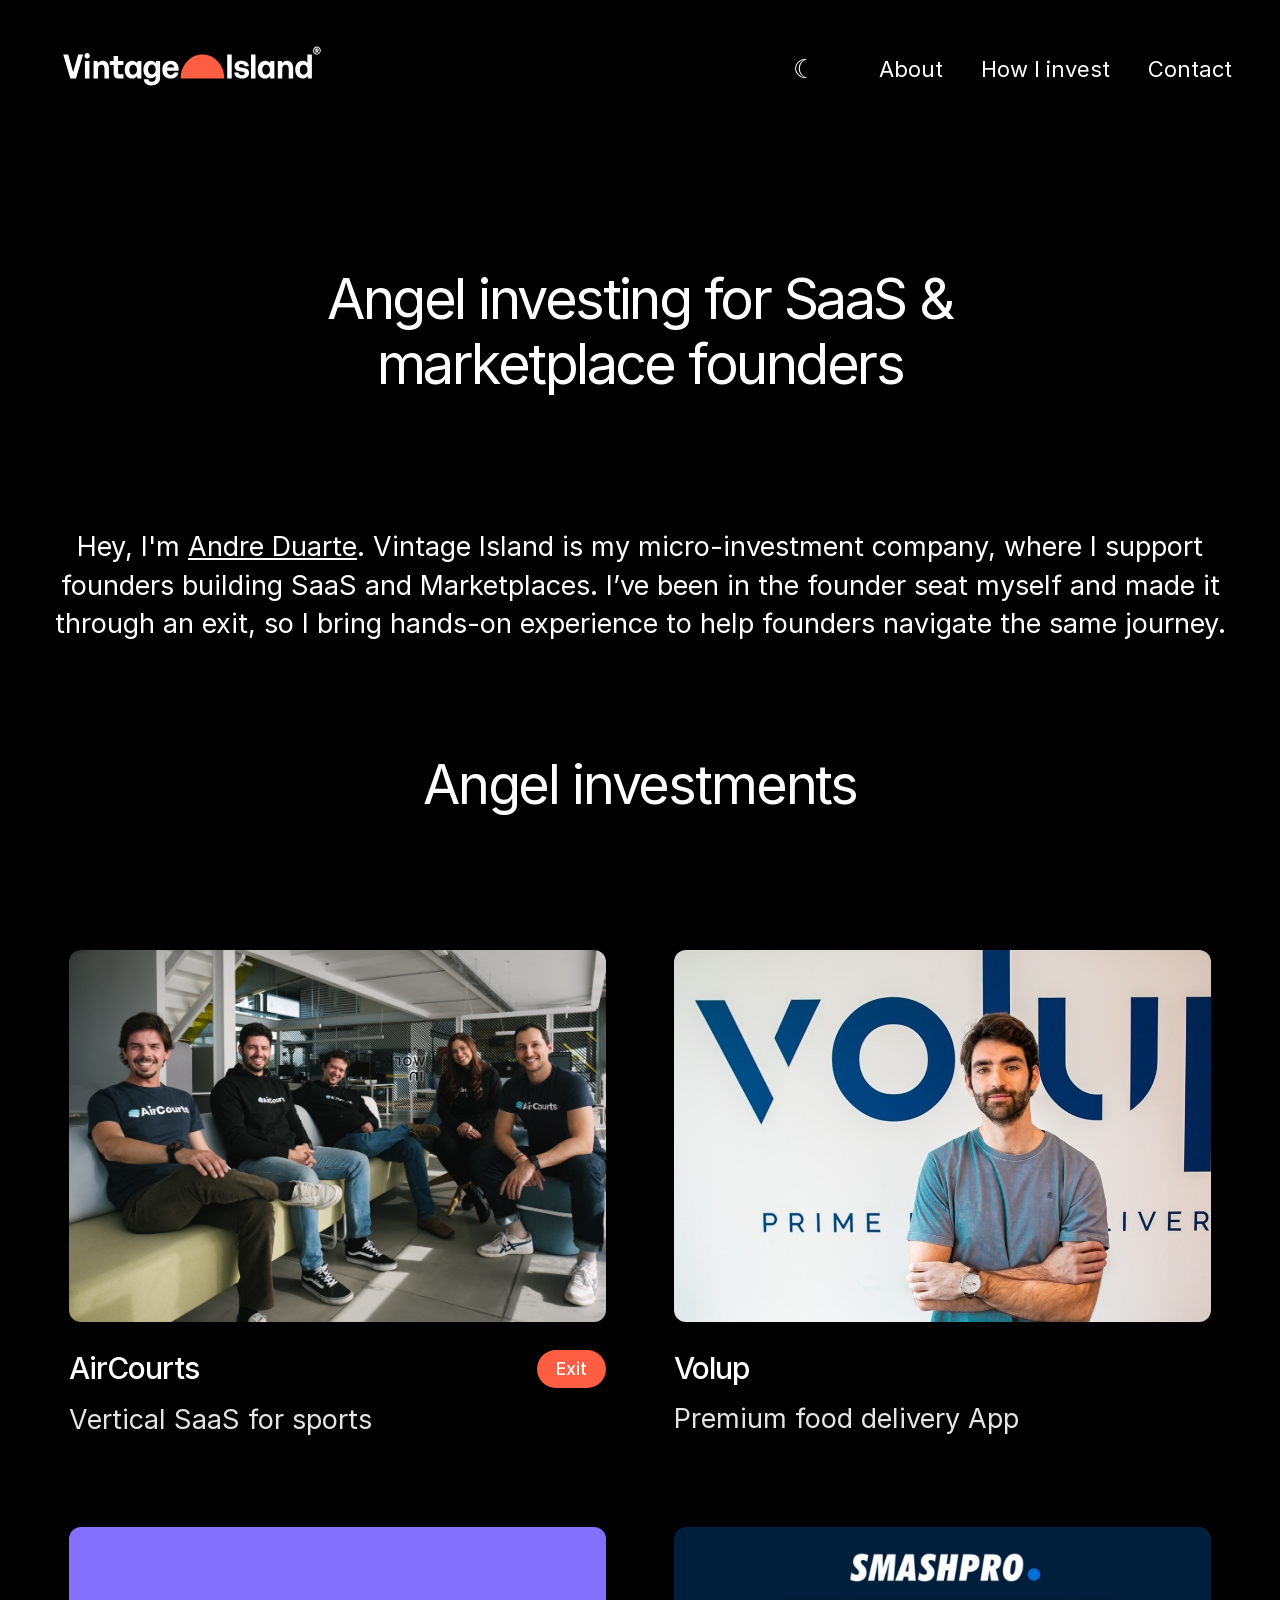
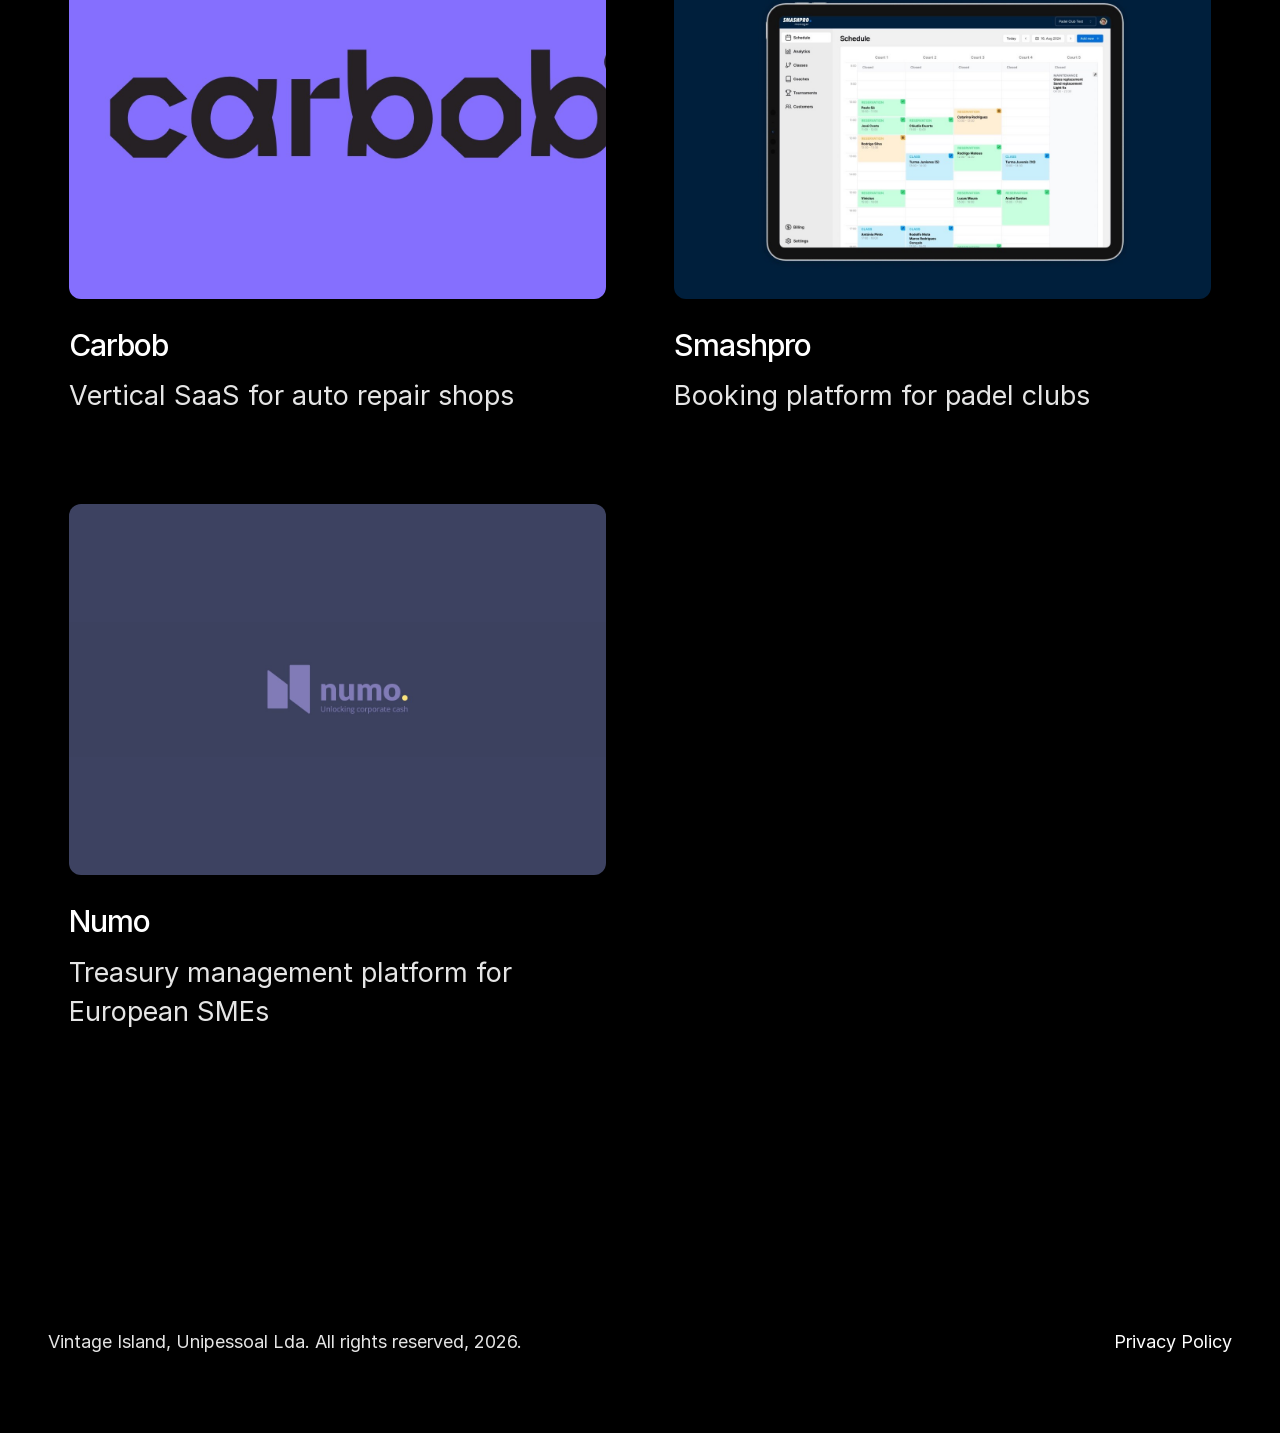
==== commit dc7dea95: "Use original Vintage Island favicon" ====
--- a/index.html
+++ b/index.html
@@ -1 +1 @@
-<!doctype html><html lang="en"><head><meta charset="utf-8"><meta name="viewport" content="width=device-width,initial-scale=1"><title>Vintage Island — Angel investing for SaaS &amp; marketplace founders</title><meta name="description" content="Vintage Island — angel investing for SaaS and marketplace founders."><link rel="canonical" href="https://www.vintageisland.capital/"><link rel="icon" href="/favicon.svg"><link rel="stylesheet" href="/styles.css"><script defer src="/app.js"></script></head><body class="home"><header class="site-header"><a class="brand" href="/"><img src="/logos/vintage-island.svg" alt="Vintage Island"></a><nav><a href="/about-2/">About</a><a href="/projects/">How I invest</a><a href="/contact/">Contact</a></nav><button class="theme-toggle" aria-label="Toggle theme">☾</button><button class="menu-toggle" aria-label="Menu">☰</button></header><main class="container"><section class="hero"><p class="eyebrow">Angel investing for SaaS &amp; marketplace founders</p><h1>Angel investing for SaaS &amp;<br> marketplace founders</h1><p class="lead">Hey, I'm <a href="/about-2/">Andre Duarte</a>. Vintage Island is my micro-investment company, where I support founders building SaaS and Marketplaces. I’ve been in the founder seat myself and made it through an exit, so I bring hands-on experience to help founders navigate the same journey.</p><a href="/about-2/">More about me ↗</a></section><section class="section portfolio-section"><h2>Angel investments</h2><div class="portfolio-grid"><a class="portfolio-card" href="/aircourts/"><img src="/website-images/home-image.jpeg" alt="AirCourts founding team"><div class="portfolio-meta"><strong>AirCourts</strong><span class="exit-badge">Exit</span></div><p>Vertical SaaS for sports</p></a><a class="portfolio-card" href="/volup/"><img src="/website-images/home-image.jpg" alt="Volup founder"><div class="portfolio-meta"><strong>Volup</strong></div><p>Premium food delivery App</p></a><a class="portfolio-card" href="/carbob/"><img src="/website-images/home-image-2.jpg" alt="Carbob brand"><div class="portfolio-meta"><strong>Carbob</strong></div><p>Vertical SaaS for auto repair shops</p></a><a class="portfolio-card" href="/smashpro/"><img src="/website-images/home-image-3.jpg" alt="Smashpro management platform"><div class="portfolio-meta"><strong>Smashpro</strong></div><p>Booking platform for padel clubs</p></a><a class="portfolio-card numo-card" href="/numo/"><img src="/website-images/home-image-2.jpeg" alt="Numo brand"><div class="portfolio-meta"><strong>Numo</strong></div><p>Treasury management platform for European SMEs</p></a></div></section></main><footer class="site-footer home-footer"><span>Vintage Island, Unipessoal Lda. All rights reserved, 2026.</span><a href="/privacy-policy/">Privacy Policy</a></footer></body></html>+<!doctype html><html lang="en"><head><meta charset="utf-8"><meta name="viewport" content="width=device-width,initial-scale=1"><title>Vintage Island — Angel investing for SaaS &amp; marketplace founders</title><meta name="description" content="Vintage Island — angel investing for SaaS and marketplace founders."><link rel="canonical" href="https://www.vintageisland.capital/"><link rel="icon" href="/favicon.png"><link rel="stylesheet" href="/styles.css"><script defer src="/app.js"></script></head><body class="home"><header class="site-header"><a class="brand" href="/"><img src="/logos/vintage-island.svg" alt="Vintage Island"></a><nav><a href="/about-2/">About</a><a href="/projects/">How I invest</a><a href="/contact/">Contact</a></nav><button class="theme-toggle" aria-label="Toggle theme">☾</button><button class="menu-toggle" aria-label="Menu">☰</button></header><main class="container"><section class="hero"><p class="eyebrow">Angel investing for SaaS &amp; marketplace founders</p><h1>Angel investing for SaaS &amp;<br> marketplace founders</h1><p class="lead">Hey, I'm <a href="/about-2/">Andre Duarte</a>. Vintage Island is my micro-investment company, where I support founders building SaaS and Marketplaces. I’ve been in the founder seat myself and made it through an exit, so I bring hands-on experience to help founders navigate the same journey.</p><a href="/about-2/">More about me ↗</a></section><section class="section portfolio-section"><h2>Angel investments</h2><div class="portfolio-grid"><a class="portfolio-card" href="/aircourts/"><img src="/website-images/home-image.jpeg" alt="AirCourts founding team"><div class="portfolio-meta"><strong>AirCourts</strong><span class="exit-badge">Exit</span></div><p>Vertical SaaS for sports</p></a><a class="portfolio-card" href="/volup/"><img src="/website-images/home-image.jpg" alt="Volup founder"><div class="portfolio-meta"><strong>Volup</strong></div><p>Premium food delivery App</p></a><a class="portfolio-card" href="/carbob/"><img src="/website-images/home-image-2.jpg" alt="Carbob brand"><div class="portfolio-meta"><strong>Carbob</strong></div><p>Vertical SaaS for auto repair shops</p></a><a class="portfolio-card" href="/smashpro/"><img src="/website-images/home-image-3.jpg" alt="Smashpro management platform"><div class="portfolio-meta"><strong>Smashpro</strong></div><p>Booking platform for padel clubs</p></a><a class="portfolio-card numo-card" href="/numo/"><img src="/website-images/home-image-2.jpeg" alt="Numo brand"><div class="portfolio-meta"><strong>Numo</strong></div><p>Treasury management platform for European SMEs</p></a></div></section></main><footer class="site-footer home-footer"><span>Vintage Island, Unipessoal Lda. All rights reserved, 2026.</span><a href="/privacy-policy/">Privacy Policy</a></footer></body></html>
--- a/styles.css
+++ b/styles.css
@@ -72,3 +72,28 @@
  .home .home-footer{margin-top:130px;padding:24px 28px 48px;align-items:flex-start;font-size:14px}
  .home .home-footer a{font-size:14px;white-space:nowrap}
 }
+
+/* Precision fixes from the Framer reference screenshots */
+.home .portfolio-section{
+  width:100%;
+  max-width:1142px;
+  box-sizing:border-box;
+  margin-left:auto;
+  margin-right:auto;
+}
+.home .portfolio-grid{
+  width:100%;
+  grid-template-columns:repeat(2,minmax(0,1fr));
+  column-gap:68px;
+  row-gap:88px;
+}
+.home .portfolio-card>img{box-sizing:border-box}
+.home .portfolio-card.numo-card>img{
+  object-fit:contain;
+  object-position:center;
+  background:#3d4261;
+}
+@media(max-width:760px){
+  .home .portfolio-section{width:100%;max-width:100%}
+  .home .portfolio-grid{grid-template-columns:minmax(0,1fr);column-gap:0;row-gap:72px}
+}
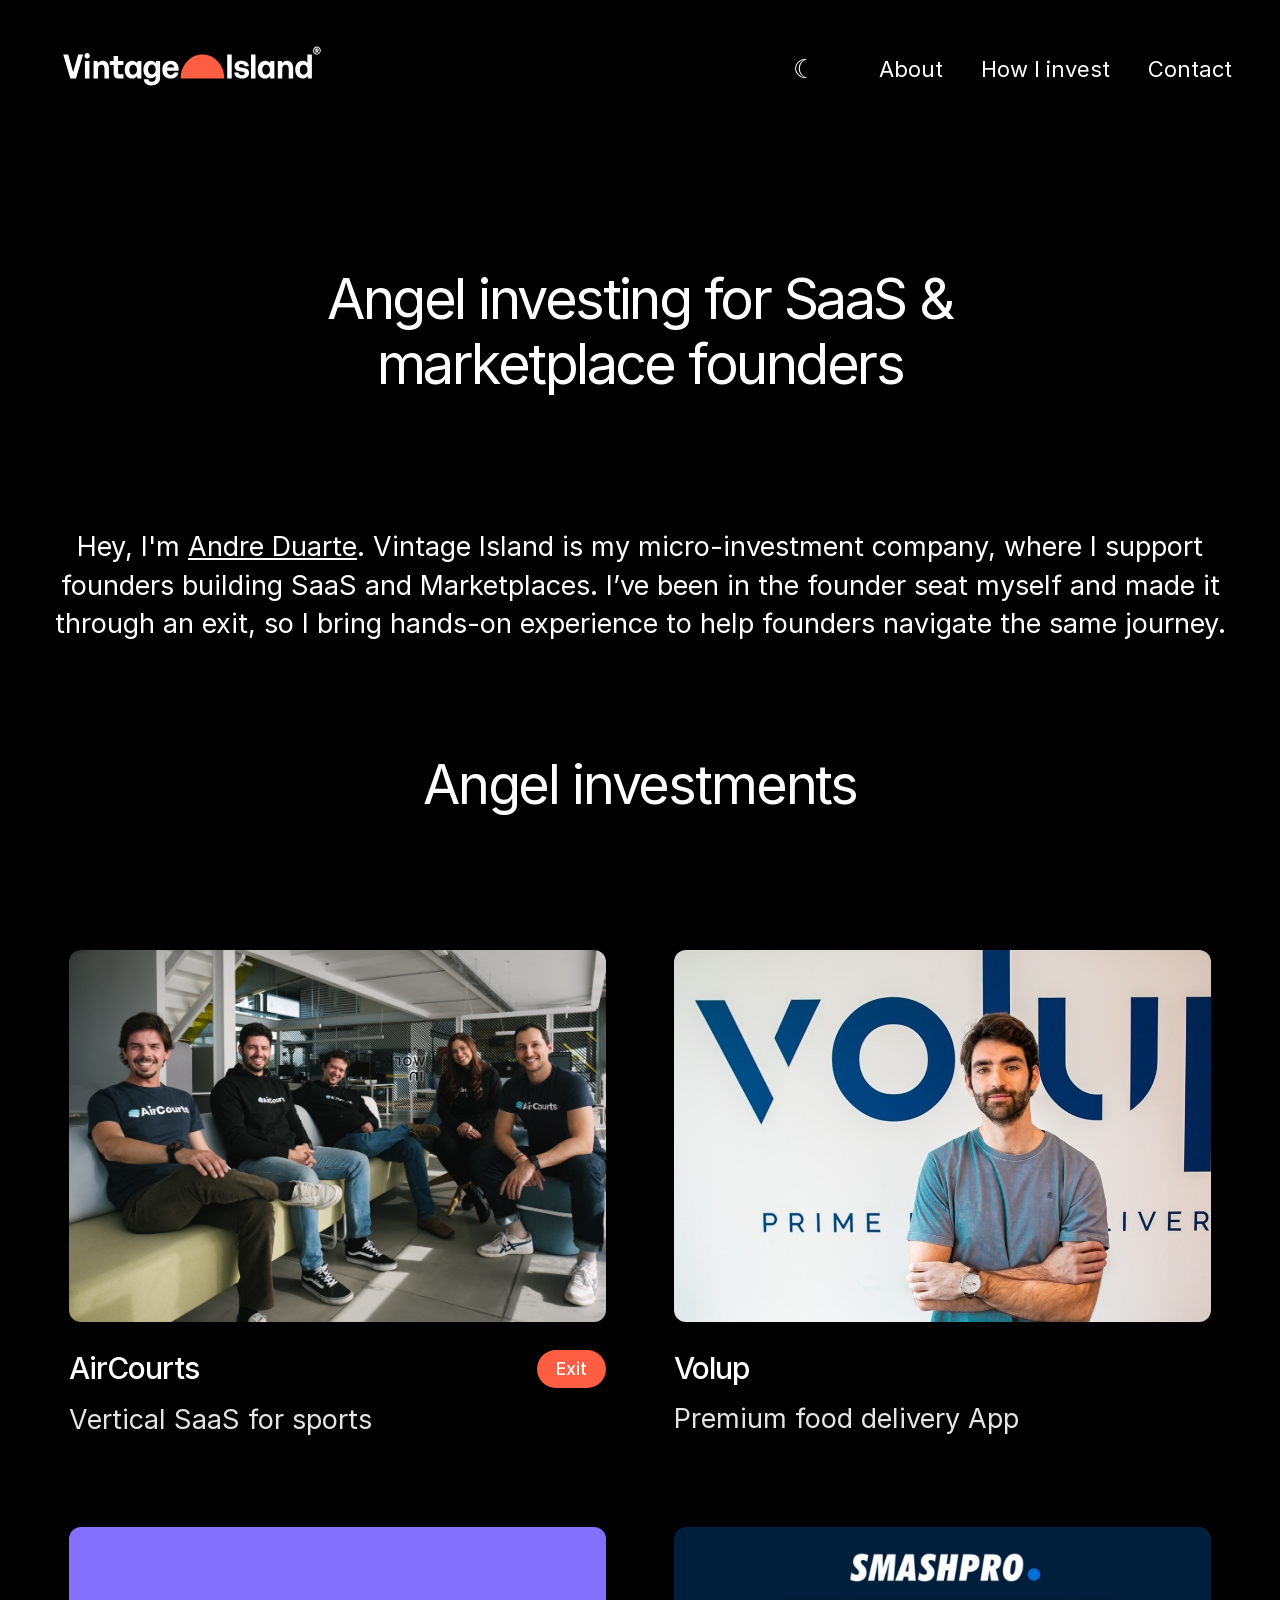
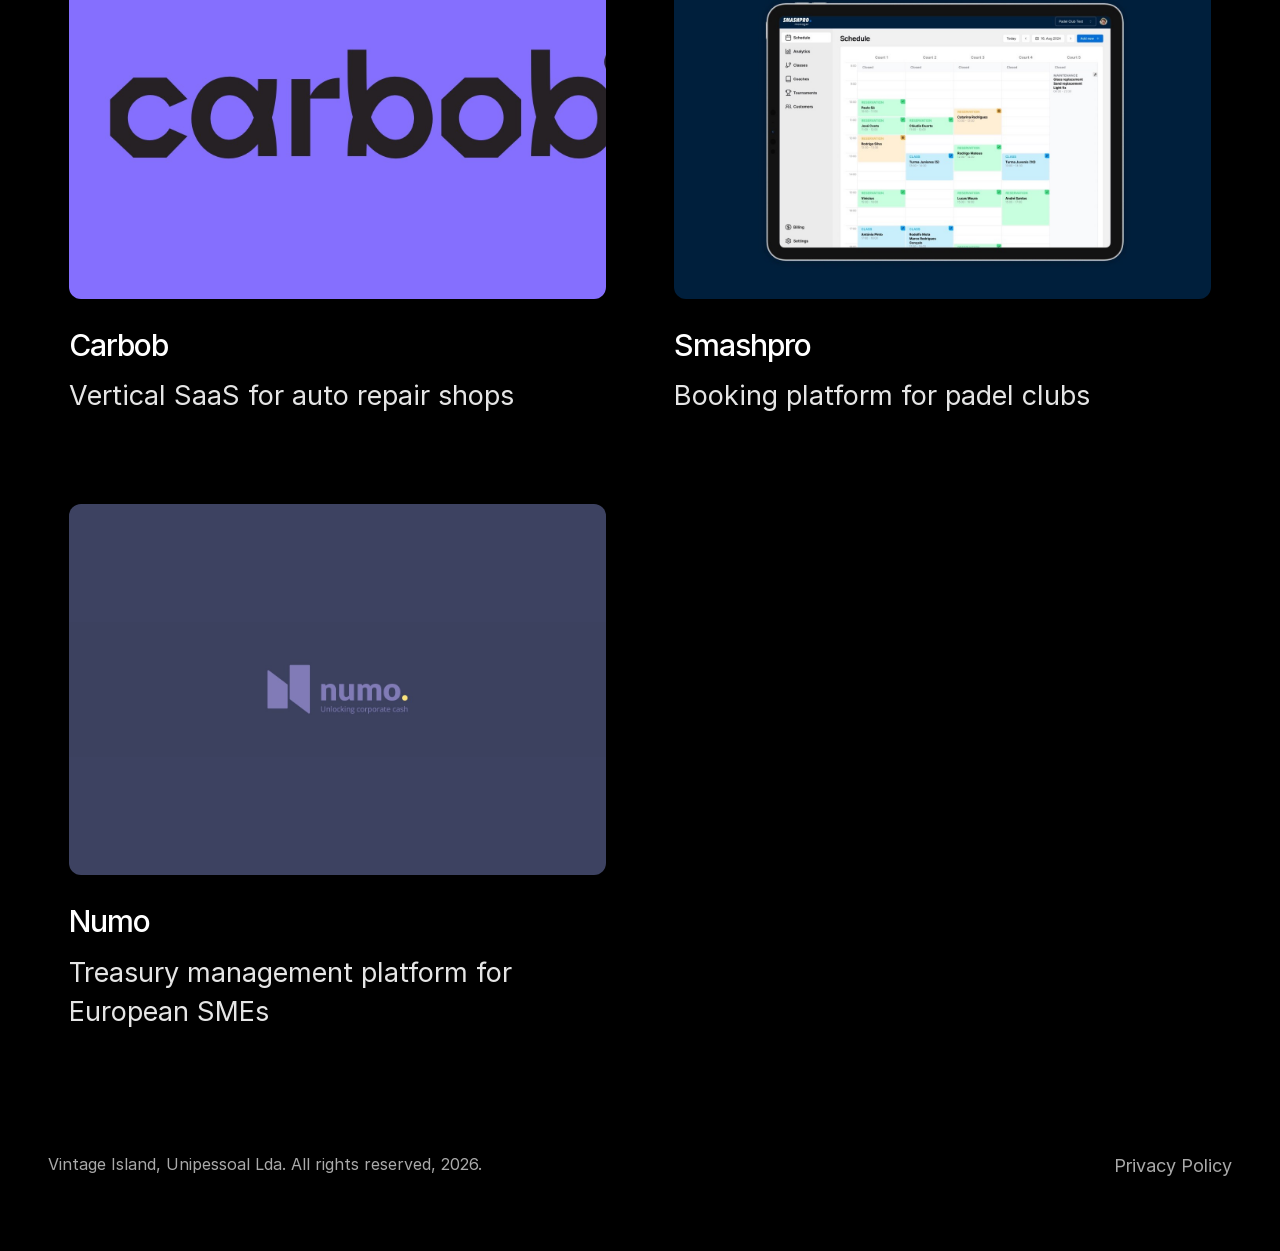
==== commit 98965fd2: "Use consistent About page footer" ====
--- a/index.html
+++ b/index.html
@@ -1 +1 @@
-<!doctype html><html lang="en"><head><meta charset="utf-8"><meta name="viewport" content="width=device-width,initial-scale=1"><title>Vintage Island — Angel investing for SaaS &amp; marketplace founders</title><meta name="description" content="Vintage Island — angel investing for SaaS and marketplace founders."><link rel="canonical" href="https://www.vintageisland.capital/"><link rel="icon" href="/favicon.png"><link rel="stylesheet" href="/styles.css"><script defer src="/app.js"></script></head><body class="home"><header class="site-header"><a class="brand" href="/"><img src="/logos/vintage-island.svg" alt="Vintage Island"></a><nav><a href="/about-2/">About</a><a href="/projects/">How I invest</a><a href="/contact/">Contact</a></nav><button class="theme-toggle" aria-label="Toggle theme">☾</button><button class="menu-toggle" aria-label="Menu">☰</button></header><main class="container"><section class="hero"><p class="eyebrow">Angel investing for SaaS &amp; marketplace founders</p><h1>Angel investing for SaaS &amp;<br> marketplace founders</h1><p class="lead">Hey, I'm <a href="/about-2/">Andre Duarte</a>. Vintage Island is my micro-investment company, where I support founders building SaaS and Marketplaces. I’ve been in the founder seat myself and made it through an exit, so I bring hands-on experience to help founders navigate the same journey.</p><a href="/about-2/">More about me ↗</a></section><section class="section portfolio-section"><h2>Angel investments</h2><div class="portfolio-grid"><a class="portfolio-card" href="/aircourts/"><img src="/website-images/home-image.jpeg" alt="AirCourts founding team"><div class="portfolio-meta"><strong>AirCourts</strong><span class="exit-badge">Exit</span></div><p>Vertical SaaS for sports</p></a><a class="portfolio-card" href="/volup/"><img src="/website-images/home-image.jpg" alt="Volup founder"><div class="portfolio-meta"><strong>Volup</strong></div><p>Premium food delivery App</p></a><a class="portfolio-card" href="/carbob/"><img src="/website-images/home-image-2.jpg" alt="Carbob brand"><div class="portfolio-meta"><strong>Carbob</strong></div><p>Vertical SaaS for auto repair shops</p></a><a class="portfolio-card" href="/smashpro/"><img src="/website-images/home-image-3.jpg" alt="Smashpro management platform"><div class="portfolio-meta"><strong>Smashpro</strong></div><p>Booking platform for padel clubs</p></a><a class="portfolio-card numo-card" href="/numo/"><img src="/website-images/home-image-2.jpeg" alt="Numo brand"><div class="portfolio-meta"><strong>Numo</strong></div><p>Treasury management platform for European SMEs</p></a></div></section></main><footer class="site-footer home-footer"><span>Vintage Island, Unipessoal Lda. All rights reserved, 2026.</span><a href="/privacy-policy/">Privacy Policy</a></footer></body></html>+<!doctype html><html lang="en"><head><meta charset="utf-8"><meta name="viewport" content="width=device-width,initial-scale=1"><title>Vintage Island — Angel investing for SaaS &amp; marketplace founders</title><meta name="description" content="Vintage Island — angel investing for SaaS and marketplace founders."><link rel="canonical" href="https://www.vintageisland.capital/"><link rel="icon" href="/favicon.png"><link rel="stylesheet" href="/styles.css"><script defer src="/app.js"></script></head><body class="home"><header class="site-header"><a class="brand" href="/"><img src="/logos/vintage-island.svg" alt="Vintage Island"></a><nav><a href="/about-2/">About</a><a href="/projects/">How I invest</a><a href="/contact/">Contact</a></nav><button class="theme-toggle" aria-label="Toggle theme">☾</button><button class="menu-toggle" aria-label="Menu">☰</button></header><main class="container"><section class="hero"><p class="eyebrow">Angel investing for SaaS &amp; marketplace founders</p><h1>Angel investing for SaaS &amp;<br> marketplace founders</h1><p class="lead">Hey, I'm <a href="/about-2/">Andre Duarte</a>. Vintage Island is my micro-investment company, where I support founders building SaaS and Marketplaces. I’ve been in the founder seat myself and made it through an exit, so I bring hands-on experience to help founders navigate the same journey.</p><a href="/about-2/">More about me ↗</a></section><section class="section portfolio-section"><h2>Angel investments</h2><div class="portfolio-grid"><a class="portfolio-card" href="/aircourts/"><img src="/website-images/home-image.jpeg" alt="AirCourts founding team"><div class="portfolio-meta"><strong>AirCourts</strong><span class="exit-badge">Exit</span></div><p>Vertical SaaS for sports</p></a><a class="portfolio-card" href="/volup/"><img src="/website-images/home-image.jpg" alt="Volup founder"><div class="portfolio-meta"><strong>Volup</strong></div><p>Premium food delivery App</p></a><a class="portfolio-card" href="/carbob/"><img src="/website-images/home-image-2.jpg" alt="Carbob brand"><div class="portfolio-meta"><strong>Carbob</strong></div><p>Vertical SaaS for auto repair shops</p></a><a class="portfolio-card" href="/smashpro/"><img src="/website-images/home-image-3.jpg" alt="Smashpro management platform"><div class="portfolio-meta"><strong>Smashpro</strong></div><p>Booking platform for padel clubs</p></a><a class="portfolio-card numo-card" href="/numo/"><img src="/website-images/home-image-2.jpeg" alt="Numo brand"><div class="portfolio-meta"><strong>Numo</strong></div><p>Treasury management platform for European SMEs</p></a></div></section></main><footer class="site-footer about-footer"><span>Vintage Island, Unipessoal Lda. All rights reserved, 2026.</span><a href="/privacy-policy/">Privacy Policy</a></footer></body></html>
--- a/styles.css
+++ b/styles.css
@@ -97,3 +97,109 @@
   .home .portfolio-section{width:100%;max-width:100%}
   .home .portfolio-grid{grid-template-columns:minmax(0,1fr);column-gap:0;row-gap:72px}
 }
+
+
+/* About page — layout based on the supplied Framer screenshots */
+.about-container{max-width:1550px;margin:0 auto;padding:130px 7.8% 0}
+.about-row{display:grid;grid-template-columns:34% minmax(0,1fr);column-gap:4%;margin:0 0 76px}
+.about-row>h2{font-size:30px;line-height:1.3;font-weight:500;letter-spacing:-.035em;margin:0}
+.about-content{max-width:100%;font-size:18px;line-height:1.68;color:#aaa}
+.about-content h1{font-size:27px;line-height:1.35;font-weight:400;letter-spacing:-.025em;color:var(--text);margin:0 0 44px}
+.about-content p{margin:0 0 18px}
+.about-content a{color:var(--text);text-decoration:none}
+.about-content a:hover{text-decoration:underline}
+.about-portrait{display:block;width:min(455px,100%);height:auto;border-radius:12px;margin:44px 0 45px}
+.linkedin-link{display:inline-flex;width:40px;height:40px;align-items:center;justify-content:center;background:#0a66c2;color:#fff!important;border-radius:3px;font:bold 30px/1 Arial,sans-serif}
+.backstory-image{display:block;width:min(488px,100%);height:auto;aspect-ratio:1.78;object-fit:cover;margin:0 0 42px}
+.about-content h3{font-size:26px;font-weight:400;line-height:1.35;color:var(--text);margin:0 0 44px}
+.company-details{padding-top:24px}
+.company-details h3{margin:24px 0 24px}
+.company-details p{margin-bottom:34px}
+.about-cta{text-align:center;padding:120px 0 110px}
+.about-cta h2{font-size:clamp(38px,3.2vw,58px);font-weight:400;line-height:1.25;letter-spacing:-.04em;margin:0 auto 72px;max-width:1450px}
+.about-cta-button{display:inline-flex;align-items:center;justify-content:center;background:#fff;color:#000;padding:23px 40px;border-radius:10px;text-decoration:none;font-size:22px;font-weight:600}
+.about-footer{border:0;margin-top:0;padding:30px max(48px,calc((100vw - 1480px)/2)) 70px;color:#aaa}
+.about-footer a{text-decoration:none;font-size:18px}
+body.light .about-content{color:#595959}
+body.light .about-cta-button{background:#111;color:#fff}
+@media(max-width:760px){
+.about-container{padding:70px 28px 0}
+.about-row{grid-template-columns:1fr;gap:24px;margin-bottom:68px}
+.about-row>h2{font-size:26px}
+.about-content{font-size:16px}
+.about-content h1{font-size:24px;margin-bottom:30px}
+.about-portrait{margin:32px 0}
+.backstory-image{margin-bottom:30px}
+.about-content h3{font-size:23px;margin-bottom:28px}
+.about-cta{padding:65px 28px 80px}
+.about-cta h2{font-size:36px;margin-bottom:45px}
+.about-cta-button{font-size:18px;padding:17px 30px}
+.about-footer{padding:25px 28px 45px;font-size:14px}
+.about-footer a{font-size:14px}
+}
+
+
+/* Active primary navigation state */
+.site-header nav a[aria-current="page"]{
+  text-decoration:underline;
+  text-decoration-thickness:1.5px;
+  text-underline-offset:4px;
+}
+
+/* How I invest — faithful layout from the supplied Framer reference */
+body.invest-page-body{min-height:100vh;display:flex;flex-direction:column}
+.invest-page{
+  width:min(100% - 64px,1456px);
+  margin:0 auto;
+  flex:1;
+  display:flex;
+  flex-direction:column;
+  align-items:center;
+  text-align:center;
+  padding:205px 0 0;
+}
+.invest-page h1{
+  margin:0 0 100px;
+  font-size:56px;
+  line-height:1.2;
+  font-weight:400;
+  letter-spacing:-.04em;
+}
+.invest-copy{width:100%;font-size:27px;line-height:1.42;font-weight:400;color:var(--text)}
+.invest-copy p{margin:0 0 40px}
+.invest-reachout{
+  display:inline-flex;
+  align-items:center;
+  justify-content:center;
+  min-width:180px;
+  min-height:80px;
+  margin-top:54px;
+  padding:18px 34px;
+  border-radius:9px;
+  background:#fff;
+  color:#080808;
+  text-decoration:none;
+  font-size:23px;
+  line-height:1.2;
+  font-weight:600;
+}
+.invest-reachout:hover{transform:translateY(-1px)}
+.invest-page-body .site-footer{
+  width:100%;
+  max-width:none;
+  margin:0;
+  padding:26px max(48px,calc((100vw - 1456px)/2)) 76px;
+  border-top:0;
+  color:#aaa;
+  font-size:18px;
+}
+.invest-page-body .site-footer a{text-decoration:none;color:var(--text);font-size:18px}
+@media(max-width:760px){
+  .invest-page{width:calc(100% - 48px);padding-top:135px}
+  .invest-page h1{font-size:42px;margin-bottom:66px}
+  .invest-copy{font-size:20px;line-height:1.5}
+  .invest-copy p{margin-bottom:30px}
+  .invest-reachout{min-height:64px;margin-top:30px;font-size:19px}
+  .invest-page-body .site-footer{padding:24px 24px 48px;font-size:14px}
+  .invest-page-body .site-footer a{font-size:14px}
+}
